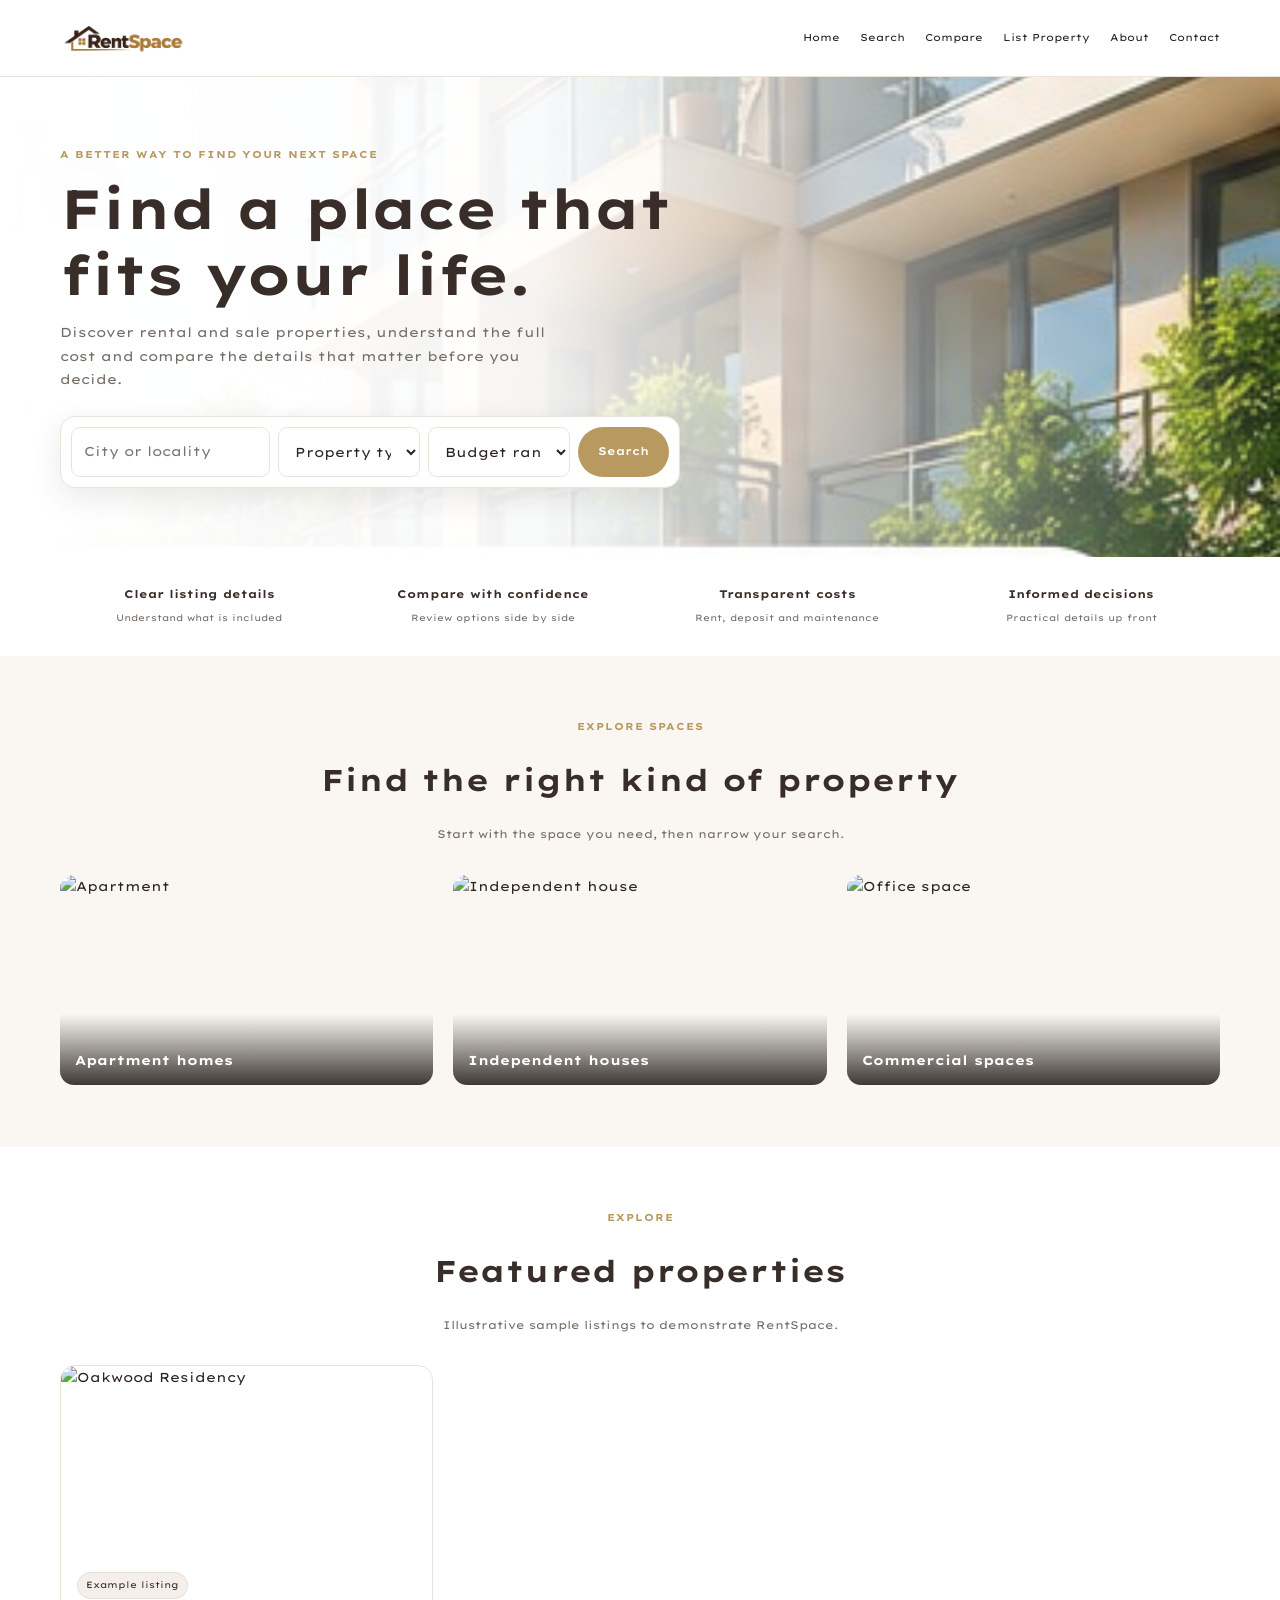
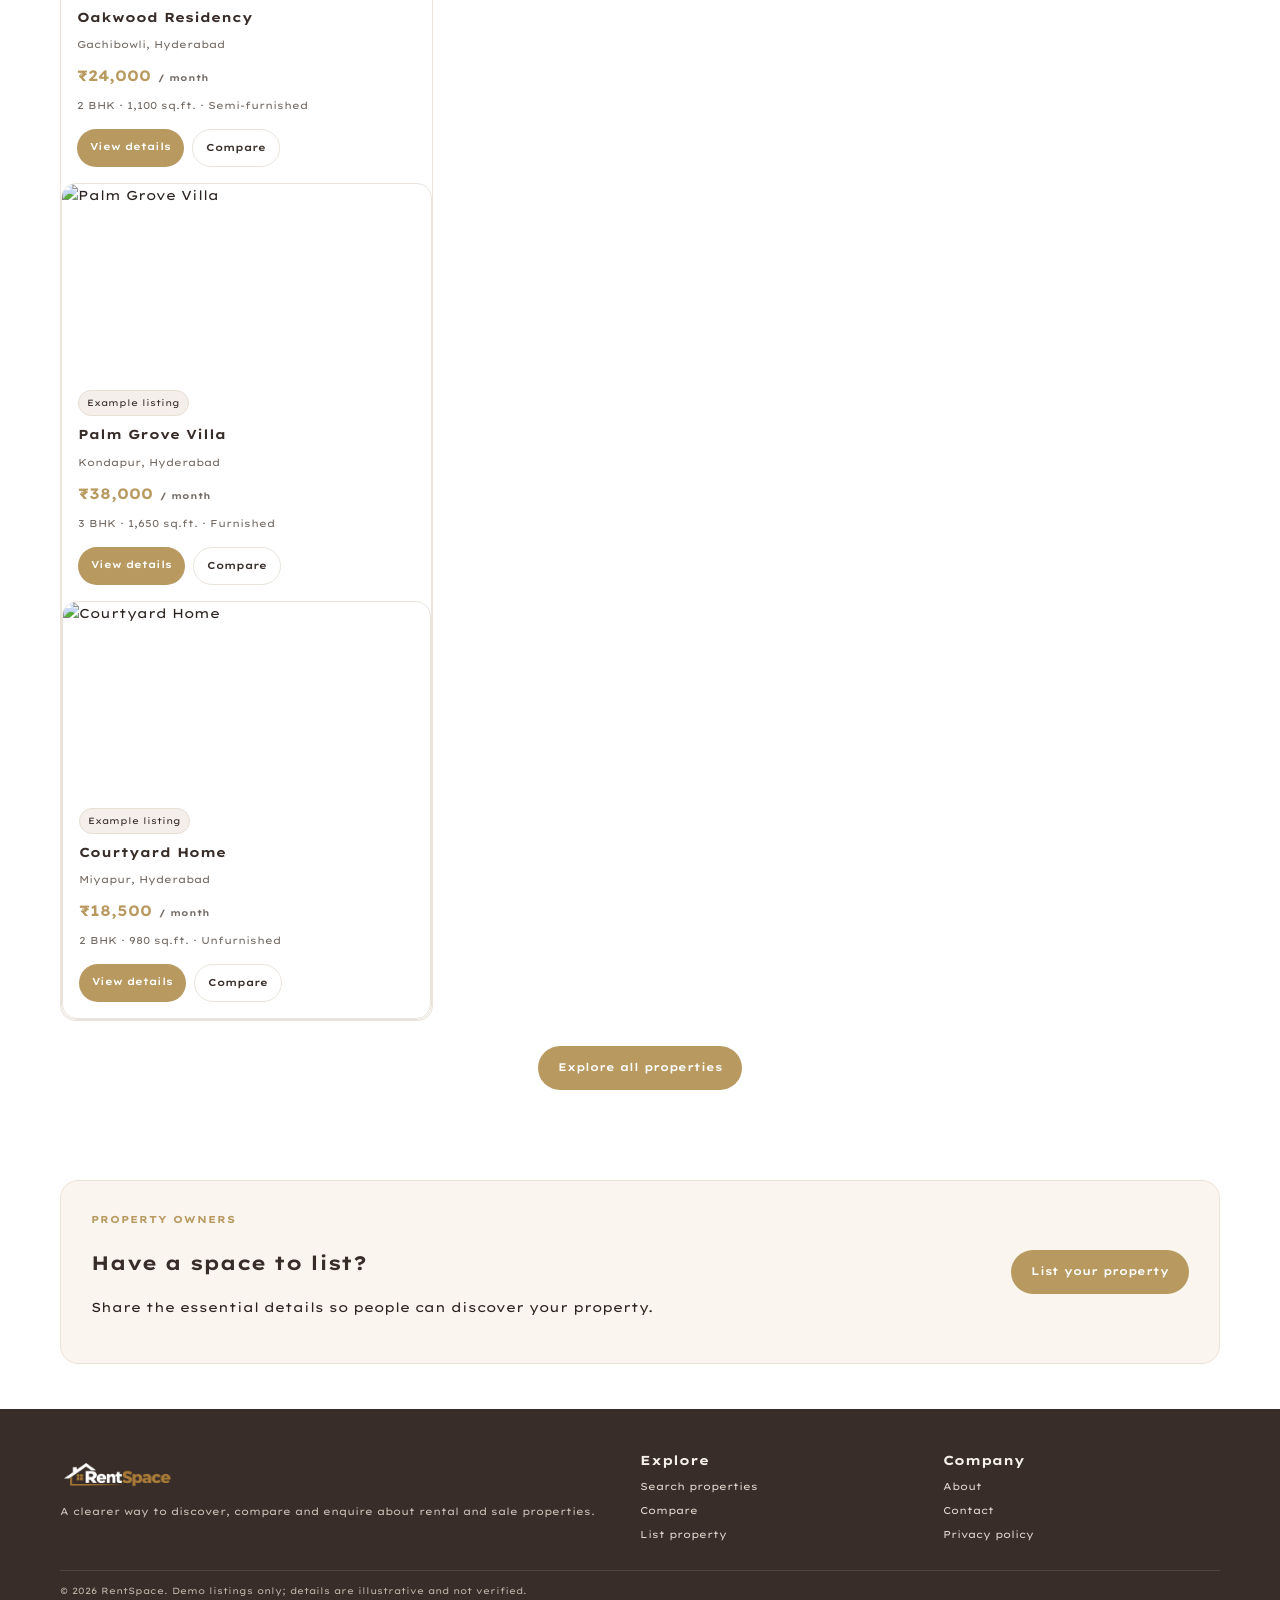
==== index.html @ 7304168e "basicPush" ====
<!doctype html><html lang="en"><head><meta charset="utf-8"><meta name="viewport" content="width=device-width,initial-scale=1"><title>Home | RentSpace</title><link rel="icon" type="image/png" href="favicon.png"><link rel="shortcut icon" href="favicon.ico"><link rel="stylesheet" href="css/styles.css"></head><body><header class="header"><div class="container nav"><a class="logo" href="index.html" aria-label="RentSpace Home"><img src="logo.png" alt="RentSpace" class="logo-img"></a><nav class="links"><a href="index.html">Home</a><a href="search.html">Search</a><a href="compare.html">Compare</a><a href="list-property.html">List Property</a><a href="about.html">About</a><a href="contact.html">Contact</a></nav></div></header><main><section class="hero"><div class="container"><div class="hero-in"><div class="eyebrow">A better way to find your next space</div><h1>Find a place that fits your life.</h1><p>Discover rental and sale properties, understand the full cost and compare the details that matter before you decide.</p><form class="searchbar" action="search.html"><input name="location" placeholder="City or locality"><select name="type"><option value="">Property type</option><option>Residential</option><option>Commercial</option></select><select name="budget"><option value="">Budget range</option><option value="20000">Under ₹20,000</option><option value="30000">Under ₹30,000</option><option value="50000">Under ₹50,000</option></select><button>Search</button></form></div></div></section><div class="container trust"><div><b>Clear listing details</b><span>Understand what is included</span></div><div><b>Compare with confidence</b><span>Review options side by side</span></div><div><b>Transparent costs</b><span>Rent, deposit and maintenance</span></div><div><b>Informed decisions</b><span>Practical details up front</span></div></div><section class="section soft"><div class="container"><div class="head"><div class="eyebrow">Explore spaces</div><h2>Find the right kind of property</h2><p>Start with the space you need, then narrow your search.</p></div><div class="grid"><a class="category" href="search.html"><img src="https://images.unsplash.com/photo-1600607687939-ce8a6c25118c?auto=format&fit=crop&w=900&q=80" alt="Apartment"><b>Apartment homes</b></a><a class="category" href="search.html"><img src="https://images.unsplash.com/photo-1600585154340-be6161a56a0c?auto=format&fit=crop&w=900&q=80" alt="Independent house"><b>Independent houses</b></a><a class="category" href="search.html"><img src="https://images.unsplash.com/photo-1497366754035-f200968a6e72?auto=format&fit=crop&w=900&q=80" alt="Office space"><b>Commercial spaces</b></a></div></div></section><section class="section"><div class="container"><div class="head"><div class="eyebrow">Explore</div><h2>Featured properties</h2><p>Illustrative sample listings to demonstrate RentSpace.</p></div><div class="grid"><article class="card property" data-location="gachibowli, hyderabad" data-type="residential" data-price="24000"><img src="https://images.unsplash.com/photo-1600607687939-ce8a6c25118c?auto=format&fit=crop&w=900&q=80" alt="Oakwood Residency" loading="lazy"><div class="body"><span class="tag">Example listing</span><h3>Oakwood Residency</h3><div class="meta">Gachibowli, Hyderabad</div><div class="price">₹24,000 <small style="font-size:9px;color:var(--muted)">/ month</small></div><div class="meta">2 BHK · 1,100 sq.ft. · Semi-furnished</div><div class="actions"><a class="btn" href="property.html">View details</a><button class="outline" onclick="addCompare('Oakwood Residency')">Compare</button></div></div><article class="card property" data-location="kondapur, hyderabad" data-type="residential" data-price="38000"><img src="https://images.unsplash.com/photo-1600585154340-be6161a56a0c?auto=format&fit=crop&w=900&q=80" alt="Palm Grove Villa" loading="lazy"><div class="body"><span class="tag">Example listing</span><h3>Palm Grove Villa</h3><div class="meta">Kondapur, Hyderabad</div><div class="price">₹38,000 <small style="font-size:9px;color:var(--muted)">/ month</small></div><div class="meta">3 BHK · 1,650 sq.ft. · Furnished</div><div class="actions"><a class="btn" href="property.html">View details</a><button class="outline" onclick="addCompare('Palm Grove Villa')">Compare</button></div></div><article class="card property" data-location="miyapur, hyderabad" data-type="residential" data-price="18500"><img src="https://images.unsplash.com/photo-1600210492486-724fe5c67fb0?auto=format&fit=crop&w=900&q=80" alt="Courtyard Home" loading="lazy"><div class="body"><span class="tag">Example listing</span><h3>Courtyard Home</h3><div class="meta">Miyapur, Hyderabad</div><div class="price">₹18,500 <small style="font-size:9px;color:var(--muted)">/ month</small></div><div class="meta">2 BHK · 980 sq.ft. · Unfurnished</div><div class="actions"><a class="btn" href="property.html">View details</a><button class="outline" onclick="addCompare('Courtyard Home')">Compare</button></div></div></div><p style="text-align:center;margin-top:25px"><a class="btn secondary" href="search.html">Explore all properties</a></p></div></section><div class="container cta"><div><div class="eyebrow">Property owners</div><h2 style="color:var(--g)">Have a space to list?</h2><p>Share the essential details so people can discover your property.</p></div><a class="btn" href="list-property.html">List your property</a></div></main><footer class="footer"><div class="container"><div class="footgrid"><div><a class="logo" href="index.html" aria-label="RentSpace Home"><img src="logo-light.png" alt="RentSpace" class="logo-img footer-logo-img"></a><p>A clearer way to discover, compare and enquire about rental and sale properties.</p></div><div><b>Explore</b><a href="search.html">Search properties</a><a href="compare.html">Compare</a><a href="list-property.html">List property</a></div><div><b>Company</b><a href="about.html">About</a><a href="contact.html">Contact</a><a href="#">Privacy policy</a></div></div><div class="copy">© 2026 RentSpace. Demo listings only; details are illustrative and not verified.</div></div></footer><script src="js/main.js"></script></body></html>
---- css/styles.css ----
@import url('https://fonts.googleapis.com/css2?family=Lexend+Giga:wght@300;400;500;600;700&display=swap');

:root {
  --g: #382D28;
  --o: #B89A61;
  --ink: #2b231f;
  --muted: #756c65;
  --cream: #faf7f2;
  --line: #eae4dc;
}

* {
  box-sizing: border-box;
}

body {
  margin: 0;
  color: var(--ink);
  font: 13px/1.8 'Lexend Giga', sans-serif;
  background-color: #fff;
}

a {
  color: inherit;
  text-decoration: none;
}

img {
  display: block;
  max-width: 100%;
}

button, .btn {
  border: 0;
  border-radius: 30px;
  padding: 12px 20px;
  background: var(--o);
  color: white;
  cursor: pointer;
  display: inline-block;
  font: inherit;
  font-size: 11px;
  font-weight: 600;
  transition: background-color 0.2s ease, transform 0.15s ease;
}

button:hover, .btn:hover {
  background: #9e814a;
}

input, select, textarea {
  font: inherit;
  padding: 12px;
  border: 1px solid var(--line);
  border-radius: 9px;
  width: 100%;
  background: white;
  color: var(--ink);
}

input:focus, select:focus, textarea:focus {
  outline: none;
  border-color: var(--o);
  box-shadow: 0 0 0 3px rgba(184, 154, 97, 0.18);
}

.container {
  width: min(1160px, 92%);
  margin: auto;
}

.header {
  position: sticky;
  top: 0;
  background: white;
  border-bottom: 1px solid var(--line);
  z-index: 10;
}

.nav {
  min-height: 76px;
  display: flex;
  align-items: center;
  justify-content: space-between;
  gap: 20px;
}

.logo {
  display: inline-flex;
  align-items: center;
  font-size: 22px;
  font-weight: 700;
  color: var(--g);
  text-decoration: none;
}

.logo b {
  color: var(--o);
}

.logo-img {
  height: 42px;
  width: auto;
  max-width: 180px;
  object-fit: contain;
  display: block;
}

.footer .logo-img,
.footer-logo-img {
  height: 38px;
  max-width: 165px;
  margin-bottom: 10px;
}

.footer .logo img[src="logo.png"] {
  filter: brightness(0) invert(1);
}

.links {
  display: flex;
  gap: 20px;
  font-size: 10px;
}

.links a {
  transition: color 0.2s ease;
}

.links a:hover {
  color: var(--o);
}

.hero {
  min-height: 480px;
  background: linear-gradient(90deg, #fff 0%, #fffffff0 42%, #ffffff12), url('../images/hero.jpg') center/cover;
  display: flex;
  align-items: center;
}

.hero-in {
  max-width: 620px;
  padding: 55px 0;
}

.eyebrow {
  color: var(--o);
  font-size: 10px;
  font-weight: 700;
  letter-spacing: 1px;
  text-transform: uppercase;
}

.hero h1 {
  font-size: clamp(32px, 5vw, 55px);
  line-height: 1.2;
  color: var(--g);
  letter-spacing: -2px;
  margin: 12px 0;
}

.hero p {
  max-width: 500px;
  color: var(--muted);
}

.searchbar {
  display: grid;
  grid-template-columns: 1.4fr 1fr 1fr auto;
  gap: 8px;
  background: white;
  padding: 10px;
  border-radius: 15px;
  box-shadow: 0 10px 30px rgba(56, 45, 40, 0.10);
  margin-top: 25px;
  border: 1px solid var(--line);
}

.section {
  padding: 62px 0;
}

.soft {
  background: var(--cream);
}

.head {
  text-align: center;
  max-width: 650px;
  margin: 0 auto 30px;
}

.head h2, .pagehead h1 {
  color: var(--g);
  font-size: 30px;
  line-height: 1.3;
}

.head p, .pagehead p {
  color: var(--muted);
  font-size: 11px;
}

.grid {
  display: grid;
  grid-template-columns: repeat(3, 1fr);
  gap: 20px;
}

.card {
  border: 1px solid var(--line);
  border-radius: 15px;
  overflow: hidden;
  background: white;
  transition: transform 0.2s ease, box-shadow 0.2s ease;
}

.card:hover {
  transform: translateY(-2px);
  box-shadow: 0 12px 30px rgba(56, 45, 40, 0.08);
}

.card img {
  width: 100%;
  height: 190px;
  object-fit: cover;
}

.body {
  padding: 16px;
}

.body h3 {
  color: var(--g);
  font-size: 13px;
  margin: 7px 0;
}

.meta {
  color: var(--muted);
  font-size: 10px;
}

.price {
  color: var(--o);
  font-size: 15px;
  font-weight: 700;
  margin: 8px 0;
}

.actions {
  display: flex;
  gap: 8px;
  margin-top: 14px;
}

.actions button, .actions .btn {
  font-size: 10px;
  padding: 9px 13px;
}

.outline {
  background: white;
  color: var(--g);
  border: 1px solid var(--line);
}

.outline:hover {
  background: var(--g);
  color: white;
  border-color: var(--g);
}

.tag {
  font-size: 9px;
  background: #f4efea;
  color: var(--g);
  padding: 4px 8px;
  border-radius: 20px;
  border: 1px solid #e7ded4;
  display: inline-block;
}

.trust {
  display: grid;
  grid-template-columns: repeat(4, 1fr);
  gap: 16px;
  text-align: center;
  padding: 28px 0;
}

.trust b {
  display: block;
  color: var(--g);
  font-size: 11px;
}

.trust span {
  color: var(--muted);
  font-size: 9px;
}

.category {
  height: 210px;
  position: relative;
  border-radius: 14px;
  overflow: hidden;
}

.category img {
  width: 100%;
  height: 100%;
  object-fit: cover;
  transition: transform 0.3s ease;
}

.category:hover img {
  transform: scale(1.04);
}

.category b {
  position: absolute;
  bottom: 0;
  left: 0;
  right: 0;
  padding: 35px 15px 12px;
  color: white;
  background: linear-gradient(transparent, rgba(30, 23, 20, 0.85));
}

.cta {
  margin: 15px auto 45px;
  background: #faf5ee;
  border: 1px solid #ece3d5;
  border-radius: 18px;
  padding: 30px;
  display: flex;
  align-items: center;
  justify-content: space-between;
}

.pagehead {
  text-align: center;
  background: var(--cream);
  padding: 48px 0 28px;
  border-bottom: 1px solid var(--line);
}

.layout {
  display: grid;
  grid-template-columns: 235px 1fr;
  gap: 22px;
  padding: 35px 0 65px;
}

.filters, .panel, .formbox {
  border: 1px solid var(--line);
  border-radius: 15px;
  padding: 18px;
  height: max-content;
  background: white;
}

.filters h3, .panel h2 {
  color: var(--g);
}

.filtergroup {
  border-top: 1px solid var(--line);
  padding: 12px 0;
  font-size: 10px;
}

.filtergroup label {
  display: block;
  margin: 7px 0;
  color: var(--muted);
}

.results {
  display: grid;
  grid-template-columns: repeat(2, 1fr);
  gap: 16px;
}

.resulthead {
  display: flex;
  justify-content: space-between;
  margin-bottom: 15px;
}

.detail {
  display: grid;
  grid-template-columns: 1.4fr 1fr;
  gap: 25px;
  padding: 35px 0;
}

.detailphoto {
  width: 100%;
  height: 380px;
  object-fit: cover;
  border-radius: 15px;
}

.thumbs {
  display: grid;
  grid-template-columns: repeat(3, 1fr);
  gap: 9px;
  margin-top: 9px;
}

.thumbs img {
  height: 95px;
  width: 100%;
  object-fit: cover;
  border-radius: 9px;
}

.panel h1 {
  color: var(--g);
  font-size: 22px;
}

.cost {
  display: flex;
  justify-content: space-between;
  border-top: 1px solid var(--line);
  padding: 9px 0;
  font-size: 10px;
}

.formbox {
  max-width: 760px;
  margin: 35px auto 65px;
  padding: 25px;
}

.formgrid {
  display: grid;
  grid-template-columns: 1fr 1fr;
  gap: 14px;
}

.formgrid .full {
  grid-column: 1 / -1;
}

.field label {
  display: block;
  font-size: 10px;
  font-weight: 600;
  margin: 0 0 6px;
  color: var(--ink);
}

.notice {
  display: none;
  background: #f4efe9;
  color: var(--g);
  border: 1px solid #dfd5c8;
  padding: 12px;
  border-radius: 9px;
  margin: 12px 0;
  font-size: 10px;
}

.comparetable {
  border-collapse: collapse;
  width: 100%;
  min-width: 600px;
}

.comparetable th, .comparetable td {
  text-align: left;
  padding: 13px;
  border-bottom: 1px solid var(--line);
  font-size: 10px;
}

.comparetable th {
  background: #f4efe9;
  color: var(--g);
}

.about {
  display: grid;
  grid-template-columns: 1fr 1fr;
  gap: 30px;
  align-items: center;
  padding: 55px 0;
}

.about img {
  height: 330px;
  width: 100%;
  object-fit: cover;
  border-radius: 15px;
}

.footer {
  background: #382D28;
  color: #f5f0ea;
  padding: 40px 0 18px;
  margin-top: 25px;
}

.footgrid {
  display: grid;
  grid-template-columns: 2fr 1fr 1fr;
  gap: 25px;
}

.footer a {
  display: block;
  font-size: 10px;
  margin: 6px 0;
  color: #ddd4cb;
  transition: color 0.2s ease;
}

.footer a:hover {
  color: var(--o);
}

.footer p {
  font-size: 10px;
  color: #c8bfb5;
}

.copy {
  border-top: 1px solid #52433c;
  margin-top: 20px;
  padding-top: 12px;
  font-size: 9px;
  color: #bdb2a7;
}

@media (max-width: 800px) {
  .links {
    gap: 10px;
  }
  .links a {
    font-size: 9px;
  }
  .grid {
    grid-template-columns: repeat(2, 1fr);
  }
  .searchbar {
    grid-template-columns: 1fr 1fr;
  }
  .searchbar button {
    grid-column: 1 / -1;
  }
  .layout {
    grid-template-columns: 190px 1fr;
  }
}

@media (max-width: 600px) {
  .nav {
    align-items: flex-start;
    padding: 15px 0;
    flex-direction: column;
  }
  .links {
    flex-wrap: wrap;
  }
  .hero {
    min-height: 470px;
    background-position: 60%;
  }
  .searchbar, .grid, .results, .detail, .about {
    grid-template-columns: 1fr;
  }
  .searchbar button {
    grid-column: auto;
  }
  .trust {
    grid-template-columns: 1fr 1fr;
  }
  .layout {
    grid-template-columns: 1fr;
  }
  .cta {
    align-items: flex-start;
    gap: 15px;
    flex-direction: column;
  }
  .formgrid {
    grid-template-columns: 1fr;
  }
  .formgrid .full {
    grid-column: auto;
  }
  .footgrid {
    grid-template-columns: 1fr 1fr;
  }
  .detailphoto {
    height: 260px;
  }
  .thumbs img {
    height: 75px;
  }
  .resulthead {
    gap: 10px;
    flex-direction: column;
  }
  .comparewrap {
    overflow-x: auto;
  }
}
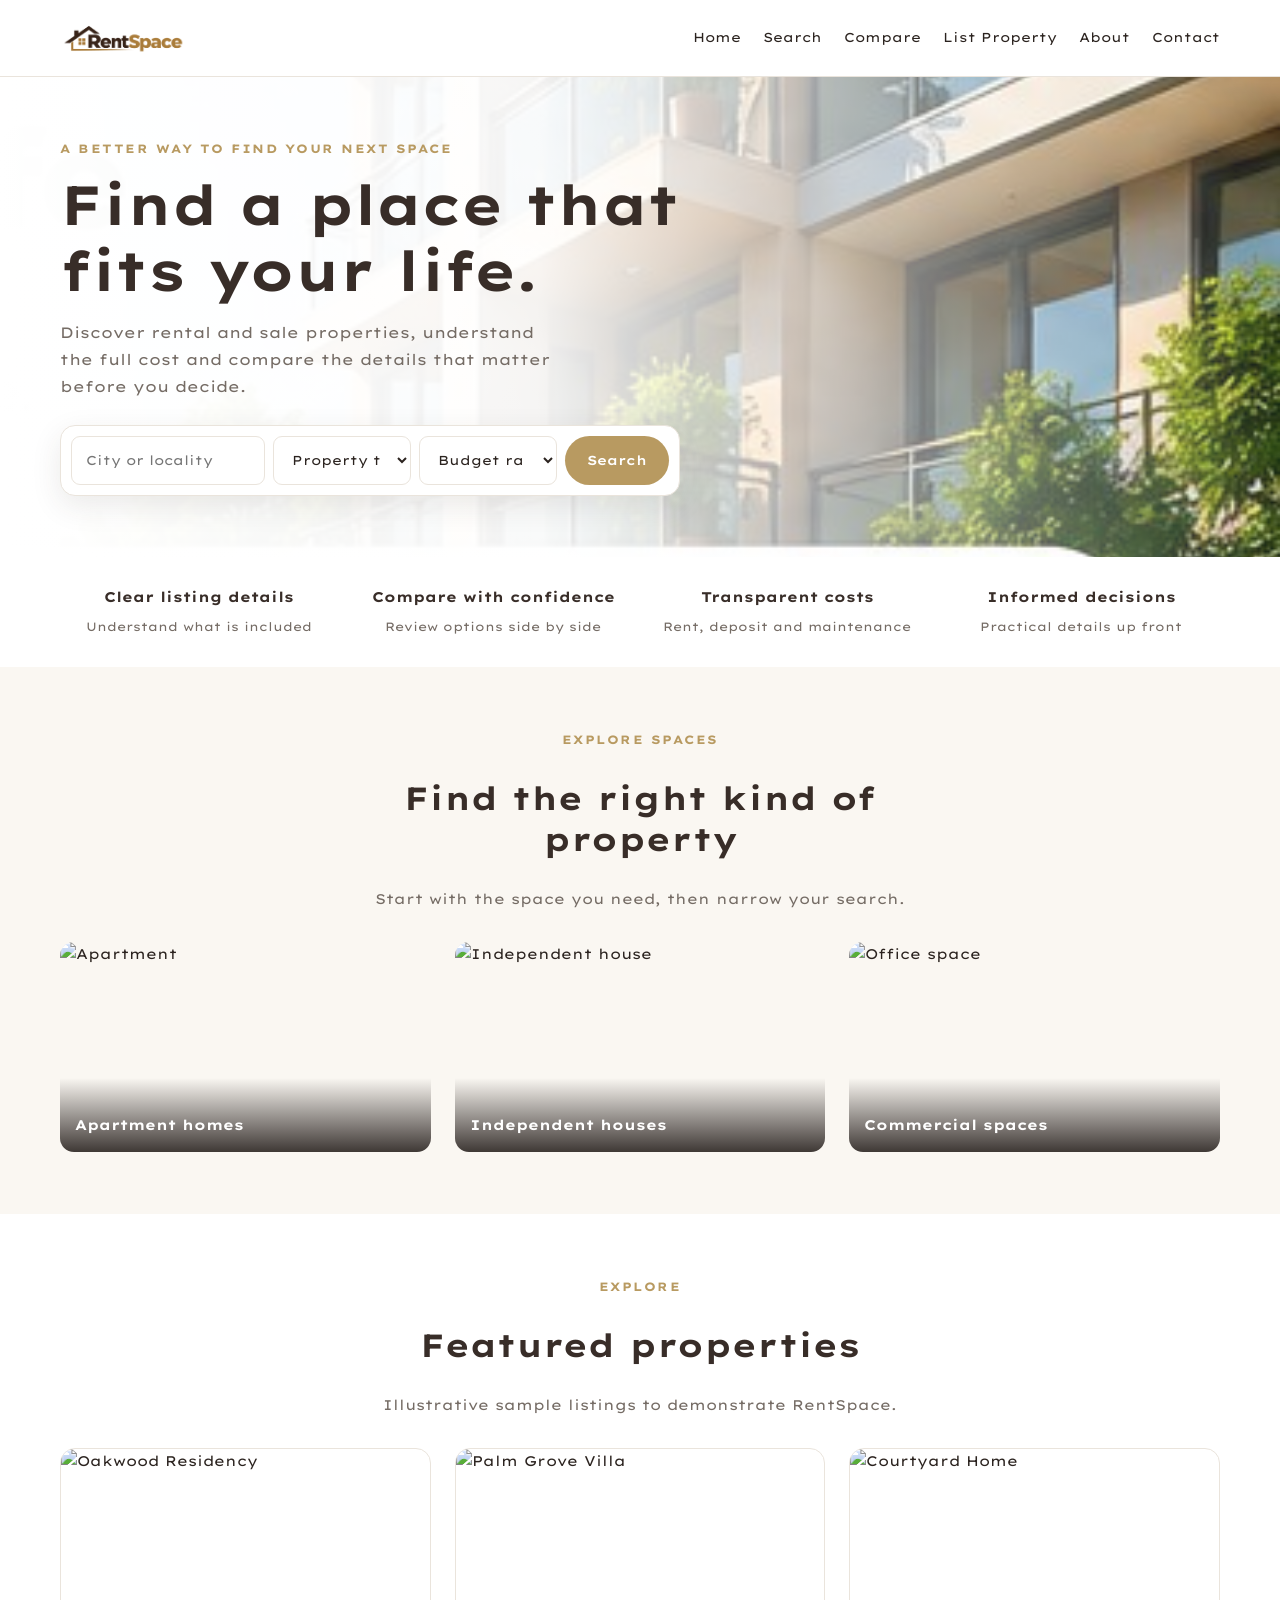
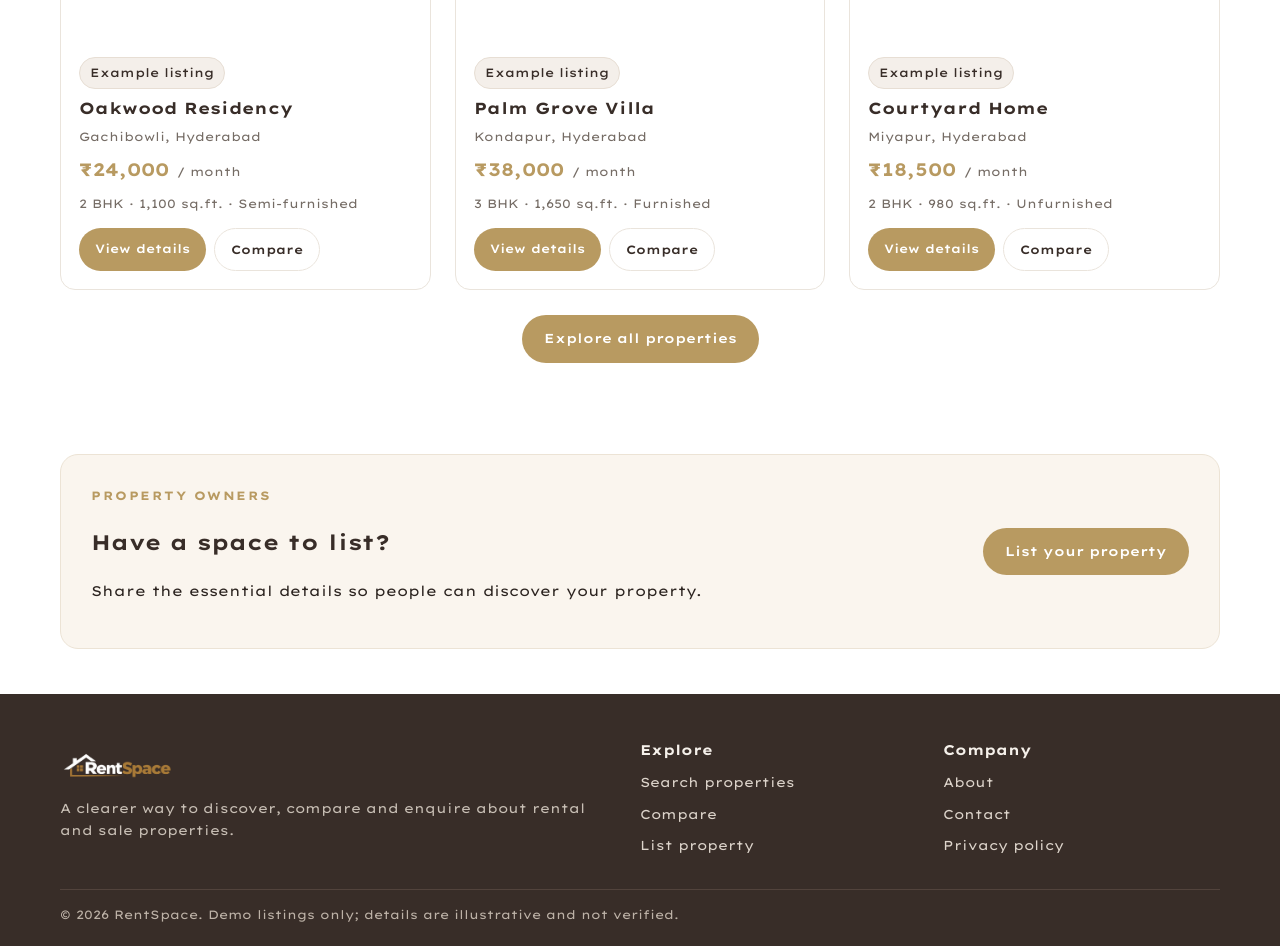
==== commit 91dd5605: "font" ====
--- a/index.html
+++ b/index.html
@@ -1 +1 @@
-<!doctype html><html lang="en"><head><meta charset="utf-8"><meta name="viewport" content="width=device-width,initial-scale=1"><title>Home | RentSpace</title><link rel="icon" type="image/png" href="favicon.png"><link rel="shortcut icon" href="favicon.ico"><link rel="stylesheet" href="css/styles.css"></head><body><header class="header"><div class="container nav"><a class="logo" href="index.html" aria-label="RentSpace Home"><img src="logo.png" alt="RentSpace" class="logo-img"></a><nav class="links"><a href="index.html">Home</a><a href="search.html">Search</a><a href="compare.html">Compare</a><a href="list-property.html">List Property</a><a href="about.html">About</a><a href="contact.html">Contact</a></nav></div></header><main><section class="hero"><div class="container"><div class="hero-in"><div class="eyebrow">A better way to find your next space</div><h1>Find a place that fits your life.</h1><p>Discover rental and sale properties, understand the full cost and compare the details that matter before you decide.</p><form class="searchbar" action="search.html"><input name="location" placeholder="City or locality"><select name="type"><option value="">Property type</option><option>Residential</option><option>Commercial</option></select><select name="budget"><option value="">Budget range</option><option value="20000">Under ₹20,000</option><option value="30000">Under ₹30,000</option><option value="50000">Under ₹50,000</option></select><button>Search</button></form></div></div></section><div class="container trust"><div><b>Clear listing details</b><span>Understand what is included</span></div><div><b>Compare with confidence</b><span>Review options side by side</span></div><div><b>Transparent costs</b><span>Rent, deposit and maintenance</span></div><div><b>Informed decisions</b><span>Practical details up front</span></div></div><section class="section soft"><div class="container"><div class="head"><div class="eyebrow">Explore spaces</div><h2>Find the right kind of property</h2><p>Start with the space you need, then narrow your search.</p></div><div class="grid"><a class="category" href="search.html"><img src="https://images.unsplash.com/photo-1600607687939-ce8a6c25118c?auto=format&fit=crop&w=900&q=80" alt="Apartment"><b>Apartment homes</b></a><a class="category" href="search.html"><img src="https://images.unsplash.com/photo-1600585154340-be6161a56a0c?auto=format&fit=crop&w=900&q=80" alt="Independent house"><b>Independent houses</b></a><a class="category" href="search.html"><img src="https://images.unsplash.com/photo-1497366754035-f200968a6e72?auto=format&fit=crop&w=900&q=80" alt="Office space"><b>Commercial spaces</b></a></div></div></section><section class="section"><div class="container"><div class="head"><div class="eyebrow">Explore</div><h2>Featured properties</h2><p>Illustrative sample listings to demonstrate RentSpace.</p></div><div class="grid"><article class="card property" data-location="gachibowli, hyderabad" data-type="residential" data-price="24000"><img src="https://images.unsplash.com/photo-1600607687939-ce8a6c25118c?auto=format&fit=crop&w=900&q=80" alt="Oakwood Residency" loading="lazy"><div class="body"><span class="tag">Example listing</span><h3>Oakwood Residency</h3><div class="meta">Gachibowli, Hyderabad</div><div class="price">₹24,000 <small style="font-size:9px;color:var(--muted)">/ month</small></div><div class="meta">2 BHK · 1,100 sq.ft. · Semi-furnished</div><div class="actions"><a class="btn" href="property.html">View details</a><button class="outline" onclick="addCompare('Oakwood Residency')">Compare</button></div></div><article class="card property" data-location="kondapur, hyderabad" data-type="residential" data-price="38000"><img src="https://images.unsplash.com/photo-1600585154340-be6161a56a0c?auto=format&fit=crop&w=900&q=80" alt="Palm Grove Villa" loading="lazy"><div class="body"><span class="tag">Example listing</span><h3>Palm Grove Villa</h3><div class="meta">Kondapur, Hyderabad</div><div class="price">₹38,000 <small style="font-size:9px;color:var(--muted)">/ month</small></div><div class="meta">3 BHK · 1,650 sq.ft. · Furnished</div><div class="actions"><a class="btn" href="property.html">View details</a><button class="outline" onclick="addCompare('Palm Grove Villa')">Compare</button></div></div><article class="card property" data-location="miyapur, hyderabad" data-type="residential" data-price="18500"><img src="https://images.unsplash.com/photo-1600210492486-724fe5c67fb0?auto=format&fit=crop&w=900&q=80" alt="Courtyard Home" loading="lazy"><div class="body"><span class="tag">Example listing</span><h3>Courtyard Home</h3><div class="meta">Miyapur, Hyderabad</div><div class="price">₹18,500 <small style="font-size:9px;color:var(--muted)">/ month</small></div><div class="meta">2 BHK · 980 sq.ft. · Unfurnished</div><div class="actions"><a class="btn" href="property.html">View details</a><button class="outline" onclick="addCompare('Courtyard Home')">Compare</button></div></div></div><p style="text-align:center;margin-top:25px"><a class="btn secondary" href="search.html">Explore all properties</a></p></div></section><div class="container cta"><div><div class="eyebrow">Property owners</div><h2 style="color:var(--g)">Have a space to list?</h2><p>Share the essential details so people can discover your property.</p></div><a class="btn" href="list-property.html">List your property</a></div></main><footer class="footer"><div class="container"><div class="footgrid"><div><a class="logo" href="index.html" aria-label="RentSpace Home"><img src="logo-light.png" alt="RentSpace" class="logo-img footer-logo-img"></a><p>A clearer way to discover, compare and enquire about rental and sale properties.</p></div><div><b>Explore</b><a href="search.html">Search properties</a><a href="compare.html">Compare</a><a href="list-property.html">List property</a></div><div><b>Company</b><a href="about.html">About</a><a href="contact.html">Contact</a><a href="#">Privacy policy</a></div></div><div class="copy">© 2026 RentSpace. Demo listings only; details are illustrative and not verified.</div></div></footer><script src="js/main.js"></script></body></html>+<!doctype html><html lang="en"><head><meta charset="utf-8"><meta name="viewport" content="width=device-width,initial-scale=1"><title>Home | RentSpace</title><link rel="icon" type="image/png" href="favicon.png"><link rel="shortcut icon" href="favicon.ico"><link rel="stylesheet" href="css/styles.css"></head><body><header class="header"><div class="container nav"><a class="logo" href="index.html" aria-label="RentSpace Home"><img src="logo.png" alt="RentSpace" class="logo-img"></a><nav class="links"><a href="index.html">Home</a><a href="search.html">Search</a><a href="compare.html">Compare</a><a href="list-property.html">List Property</a><a href="about.html">About</a><a href="contact.html">Contact</a></nav></div></header><main><section class="hero"><div class="container"><div class="hero-in"><div class="eyebrow">A better way to find your next space</div><h1>Find a place that fits your life.</h1><p>Discover rental and sale properties, understand the full cost and compare the details that matter before you decide.</p><form class="searchbar" action="search.html"><input name="location" placeholder="City or locality"><select name="type"><option value="">Property type</option><option>Residential</option><option>Commercial</option></select><select name="budget"><option value="">Budget range</option><option value="20000">Under ₹20,000</option><option value="30000">Under ₹30,000</option><option value="50000">Under ₹50,000</option></select><button>Search</button></form></div></div></section><div class="container trust"><div><b>Clear listing details</b><span>Understand what is included</span></div><div><b>Compare with confidence</b><span>Review options side by side</span></div><div><b>Transparent costs</b><span>Rent, deposit and maintenance</span></div><div><b>Informed decisions</b><span>Practical details up front</span></div></div><section class="section soft"><div class="container"><div class="head"><div class="eyebrow">Explore spaces</div><h2>Find the right kind of property</h2><p>Start with the space you need, then narrow your search.</p></div><div class="grid"><a class="category" href="search.html"><img src="https://images.unsplash.com/photo-1600607687939-ce8a6c25118c?auto=format&fit=crop&w=900&q=80" alt="Apartment"><b>Apartment homes</b></a><a class="category" href="search.html"><img src="https://images.unsplash.com/photo-1600585154340-be6161a56a0c?auto=format&fit=crop&w=900&q=80" alt="Independent house"><b>Independent houses</b></a><a class="category" href="search.html"><img src="https://images.unsplash.com/photo-1497366754035-f200968a6e72?auto=format&fit=crop&w=900&q=80" alt="Office space"><b>Commercial spaces</b></a></div></div></section><section class="section"><div class="container"><div class="head"><div class="eyebrow">Explore</div><h2>Featured properties</h2><p>Illustrative sample listings to demonstrate RentSpace.</p></div><div class="grid"><article class="card property" data-location="gachibowli, hyderabad" data-type="residential" data-price="24000"><img src="https://images.unsplash.com/photo-1600607687939-ce8a6c25118c?auto=format&fit=crop&w=900&q=80" alt="Oakwood Residency" loading="lazy"><div class="body"><span class="tag">Example listing</span><h3>Oakwood Residency</h3><div class="meta">Gachibowli, Hyderabad</div><div class="price">₹24,000 <small>/ month</small></div><div class="meta">2 BHK · 1,100 sq.ft. · Semi-furnished</div><div class="actions"><a class="btn" href="property.html">View details</a><button class="outline" onclick="addCompare('Oakwood Residency')">Compare</button></div></div></article><article class="card property" data-location="kondapur, hyderabad" data-type="residential" data-price="38000"><img src="https://images.unsplash.com/photo-1600585154340-be6161a56a0c?auto=format&fit=crop&w=900&q=80" alt="Palm Grove Villa" loading="lazy"><div class="body"><span class="tag">Example listing</span><h3>Palm Grove Villa</h3><div class="meta">Kondapur, Hyderabad</div><div class="price">₹38,000 <small>/ month</small></div><div class="meta">3 BHK · 1,650 sq.ft. · Furnished</div><div class="actions"><a class="btn" href="property.html">View details</a><button class="outline" onclick="addCompare('Palm Grove Villa')">Compare</button></div></div></article><article class="card property" data-location="miyapur, hyderabad" data-type="residential" data-price="18500"><img src="https://images.unsplash.com/photo-1600210492486-724fe5c67fb0?auto=format&fit=crop&w=900&q=80" alt="Courtyard Home" loading="lazy"><div class="body"><span class="tag">Example listing</span><h3>Courtyard Home</h3><div class="meta">Miyapur, Hyderabad</div><div class="price">₹18,500 <small>/ month</small></div><div class="meta">2 BHK · 980 sq.ft. · Unfurnished</div><div class="actions"><a class="btn" href="property.html">View details</a><button class="outline" onclick="addCompare('Courtyard Home')">Compare</button></div></div></article></div><p style="text-align:center;margin-top:25px"><a class="btn secondary" href="search.html">Explore all properties</a></p></div></section><div class="container cta"><div><div class="eyebrow">Property owners</div><h2 style="color:var(--g)">Have a space to list?</h2><p>Share the essential details so people can discover your property.</p></div><a class="btn" href="list-property.html">List your property</a></div></main><footer class="footer"><div class="container"><div class="footgrid"><div><a class="logo" href="index.html" aria-label="RentSpace Home"><img src="logo-light.png" alt="RentSpace" class="logo-img footer-logo-img"></a><p>A clearer way to discover, compare and enquire about rental and sale properties.</p></div><div><b>Explore</b><a href="search.html">Search properties</a><a href="compare.html">Compare</a><a href="list-property.html">List property</a></div><div><b>Company</b><a href="about.html">About</a><a href="contact.html">Contact</a><a href="#">Privacy policy</a></div></div><div class="copy">© 2026 RentSpace. Demo listings only; details are illustrative and not verified.</div></div></footer><script src="js/main.js"></script></body></html>
--- a/css/styles.css
+++ b/css/styles.css
@@ -16,7 +16,7 @@
 body {
   margin: 0;
   color: var(--ink);
-  font: 13px/1.8 'Lexend Giga', sans-serif;
+  font: 14px/1.8 'Lexend Giga', sans-serif;
   background-color: #fff;
 }
 
@@ -33,13 +33,13 @@
 button, .btn {
   border: 0;
   border-radius: 30px;
-  padding: 12px 20px;
+  padding: 12px 22px;
   background: var(--o);
   color: white;
   cursor: pointer;
   display: inline-block;
   font: inherit;
-  font-size: 11px;
+  font-size: 13px;
   font-weight: 600;
   transition: background-color 0.2s ease, transform 0.15s ease;
 }
@@ -50,7 +50,8 @@
 
 input, select, textarea {
   font: inherit;
-  padding: 12px;
+  font-size: 13px;
+  padding: 12px 14px;
   border: 1px solid var(--line);
   border-radius: 9px;
   width: 100%;
@@ -119,8 +120,8 @@
 
 .links {
   display: flex;
-  gap: 20px;
-  font-size: 10px;
+  gap: 22px;
+  font-size: 13px;
 }
 
 .links a {
@@ -145,9 +146,9 @@
 
 .eyebrow {
   color: var(--o);
-  font-size: 10px;
+  font-size: 12px;
   font-weight: 700;
-  letter-spacing: 1px;
+  letter-spacing: 1.5px;
   text-transform: uppercase;
 }
 
@@ -155,13 +156,15 @@
   font-size: clamp(32px, 5vw, 55px);
   line-height: 1.2;
   color: var(--g);
-  letter-spacing: -2px;
+  letter-spacing: -1.5px;
   margin: 12px 0;
 }
 
 .hero p {
   max-width: 500px;
   color: var(--muted);
+  font-size: 15px;
+  line-height: 1.8;
 }
 
 .searchbar {
@@ -192,19 +195,20 @@
 
 .head h2, .pagehead h1 {
   color: var(--g);
-  font-size: 30px;
+  font-size: 32px;
   line-height: 1.3;
 }
 
 .head p, .pagehead p {
   color: var(--muted);
-  font-size: 11px;
+  font-size: 14px;
 }
 
 .grid {
   display: grid;
   grid-template-columns: repeat(3, 1fr);
-  gap: 20px;
+  gap: 24px;
+  align-items: stretch;
 }
 
 .card {
@@ -212,6 +216,9 @@
   border-radius: 15px;
   overflow: hidden;
   background: white;
+  display: flex;
+  flex-direction: column;
+  height: 100%;
   transition: transform 0.2s ease, box-shadow 0.2s ease;
 }
 
@@ -227,36 +234,48 @@
 }
 
 .body {
-  padding: 16px;
+  padding: 18px;
+  display: flex;
+  flex-direction: column;
+  flex: 1;
 }
 
 .body h3 {
   color: var(--g);
-  font-size: 13px;
-  margin: 7px 0;
+  font-size: 16px;
+  margin: 8px 0;
+  line-height: 1.4;
 }
 
 .meta {
   color: var(--muted);
-  font-size: 10px;
+  font-size: 12px;
+  line-height: 1.6;
 }
 
 .price {
   color: var(--o);
-  font-size: 15px;
+  font-size: 18px;
   font-weight: 700;
   margin: 8px 0;
 }
 
+.price small {
+  font-size: 12px;
+  font-weight: 400;
+  color: var(--muted);
+}
+
 .actions {
   display: flex;
   gap: 8px;
-  margin-top: 14px;
+  margin-top: auto;
+  padding-top: 14px;
 }
 
 .actions button, .actions .btn {
-  font-size: 10px;
-  padding: 9px 13px;
+  font-size: 12px;
+  padding: 10px 16px;
 }
 
 .outline {
@@ -272,13 +291,15 @@
 }
 
 .tag {
-  font-size: 9px;
+  font-size: 12px;
+  font-weight: 500;
   background: #f4efea;
   color: var(--g);
-  padding: 4px 8px;
+  padding: 4px 10px;
   border-radius: 20px;
   border: 1px solid #e7ded4;
   display: inline-block;
+  width: fit-content;
 }
 
 .trust {
@@ -292,12 +313,13 @@
 .trust b {
   display: block;
   color: var(--g);
-  font-size: 11px;
+  font-size: 14px;
+  margin-bottom: 4px;
 }
 
 .trust span {
   color: var(--muted);
-  font-size: 9px;
+  font-size: 12px;
 }
 
 .category {
@@ -323,8 +345,9 @@
   bottom: 0;
   left: 0;
   right: 0;
-  padding: 35px 15px 12px;
+  padding: 35px 15px 14px;
   color: white;
+  font-size: 14px;
   background: linear-gradient(transparent, rgba(30, 23, 20, 0.85));
 }
 
@@ -348,51 +371,56 @@
 
 .layout {
   display: grid;
-  grid-template-columns: 235px 1fr;
-  gap: 22px;
+  grid-template-columns: 245px 1fr;
+  gap: 24px;
   padding: 35px 0 65px;
 }
 
 .filters, .panel, .formbox {
   border: 1px solid var(--line);
   border-radius: 15px;
-  padding: 18px;
+  padding: 20px;
   height: max-content;
   background: white;
 }
 
 .filters h3, .panel h2 {
   color: var(--g);
+  font-size: 18px;
 }
 
 .filtergroup {
   border-top: 1px solid var(--line);
-  padding: 12px 0;
-  font-size: 10px;
+  padding: 14px 0;
+  font-size: 13px;
 }
 
 .filtergroup label {
   display: block;
-  margin: 7px 0;
+  margin: 8px 0;
   color: var(--muted);
+  font-size: 12px;
 }
 
 .results {
   display: grid;
   grid-template-columns: repeat(2, 1fr);
-  gap: 16px;
+  gap: 20px;
+  align-items: stretch;
 }
 
 .resulthead {
   display: flex;
   justify-content: space-between;
-  margin-bottom: 15px;
+  align-items: center;
+  margin-bottom: 16px;
+  font-size: 13px;
 }
 
 .detail {
   display: grid;
   grid-template-columns: 1.4fr 1fr;
-  gap: 25px;
+  gap: 28px;
   padding: 35px 0;
 }
 
@@ -419,27 +447,27 @@
 
 .panel h1 {
   color: var(--g);
-  font-size: 22px;
+  font-size: 24px;
 }
 
 .cost {
   display: flex;
   justify-content: space-between;
   border-top: 1px solid var(--line);
-  padding: 9px 0;
-  font-size: 10px;
+  padding: 10px 0;
+  font-size: 13px;
 }
 
 .formbox {
   max-width: 760px;
   margin: 35px auto 65px;
-  padding: 25px;
+  padding: 28px;
 }
 
 .formgrid {
   display: grid;
   grid-template-columns: 1fr 1fr;
-  gap: 14px;
+  gap: 16px;
 }
 
 .formgrid .full {
@@ -448,7 +476,7 @@
 
 .field label {
   display: block;
-  font-size: 10px;
+  font-size: 12px;
   font-weight: 600;
   margin: 0 0 6px;
   color: var(--ink);
@@ -459,10 +487,10 @@
   background: #f4efe9;
   color: var(--g);
   border: 1px solid #dfd5c8;
-  padding: 12px;
+  padding: 14px;
   border-radius: 9px;
-  margin: 12px 0;
-  font-size: 10px;
+  margin: 14px 0;
+  font-size: 13px;
 }
 
 .comparetable {
@@ -473,9 +501,9 @@
 
 .comparetable th, .comparetable td {
   text-align: left;
-  padding: 13px;
+  padding: 14px;
   border-bottom: 1px solid var(--line);
-  font-size: 10px;
+  font-size: 13px;
 }
 
 .comparetable th {
@@ -501,7 +529,7 @@
 .footer {
   background: #382D28;
   color: #f5f0ea;
-  padding: 40px 0 18px;
+  padding: 44px 0 20px;
   margin-top: 25px;
 }
 
@@ -513,8 +541,8 @@
 
 .footer a {
   display: block;
-  font-size: 10px;
-  margin: 6px 0;
+  font-size: 13px;
+  margin: 8px 0;
   color: #ddd4cb;
   transition: color 0.2s ease;
 }
@@ -524,24 +552,25 @@
 }
 
 .footer p {
-  font-size: 10px;
+  font-size: 13px;
   color: #c8bfb5;
+  line-height: 1.7;
 }
 
 .copy {
   border-top: 1px solid #52433c;
-  margin-top: 20px;
-  padding-top: 12px;
-  font-size: 9px;
+  margin-top: 24px;
+  padding-top: 14px;
+  font-size: 12px;
   color: #bdb2a7;
 }
 
 @media (max-width: 800px) {
   .links {
-    gap: 10px;
+    gap: 12px;
   }
   .links a {
-    font-size: 9px;
+    font-size: 12px;
   }
   .grid {
     grid-template-columns: repeat(2, 1fr);
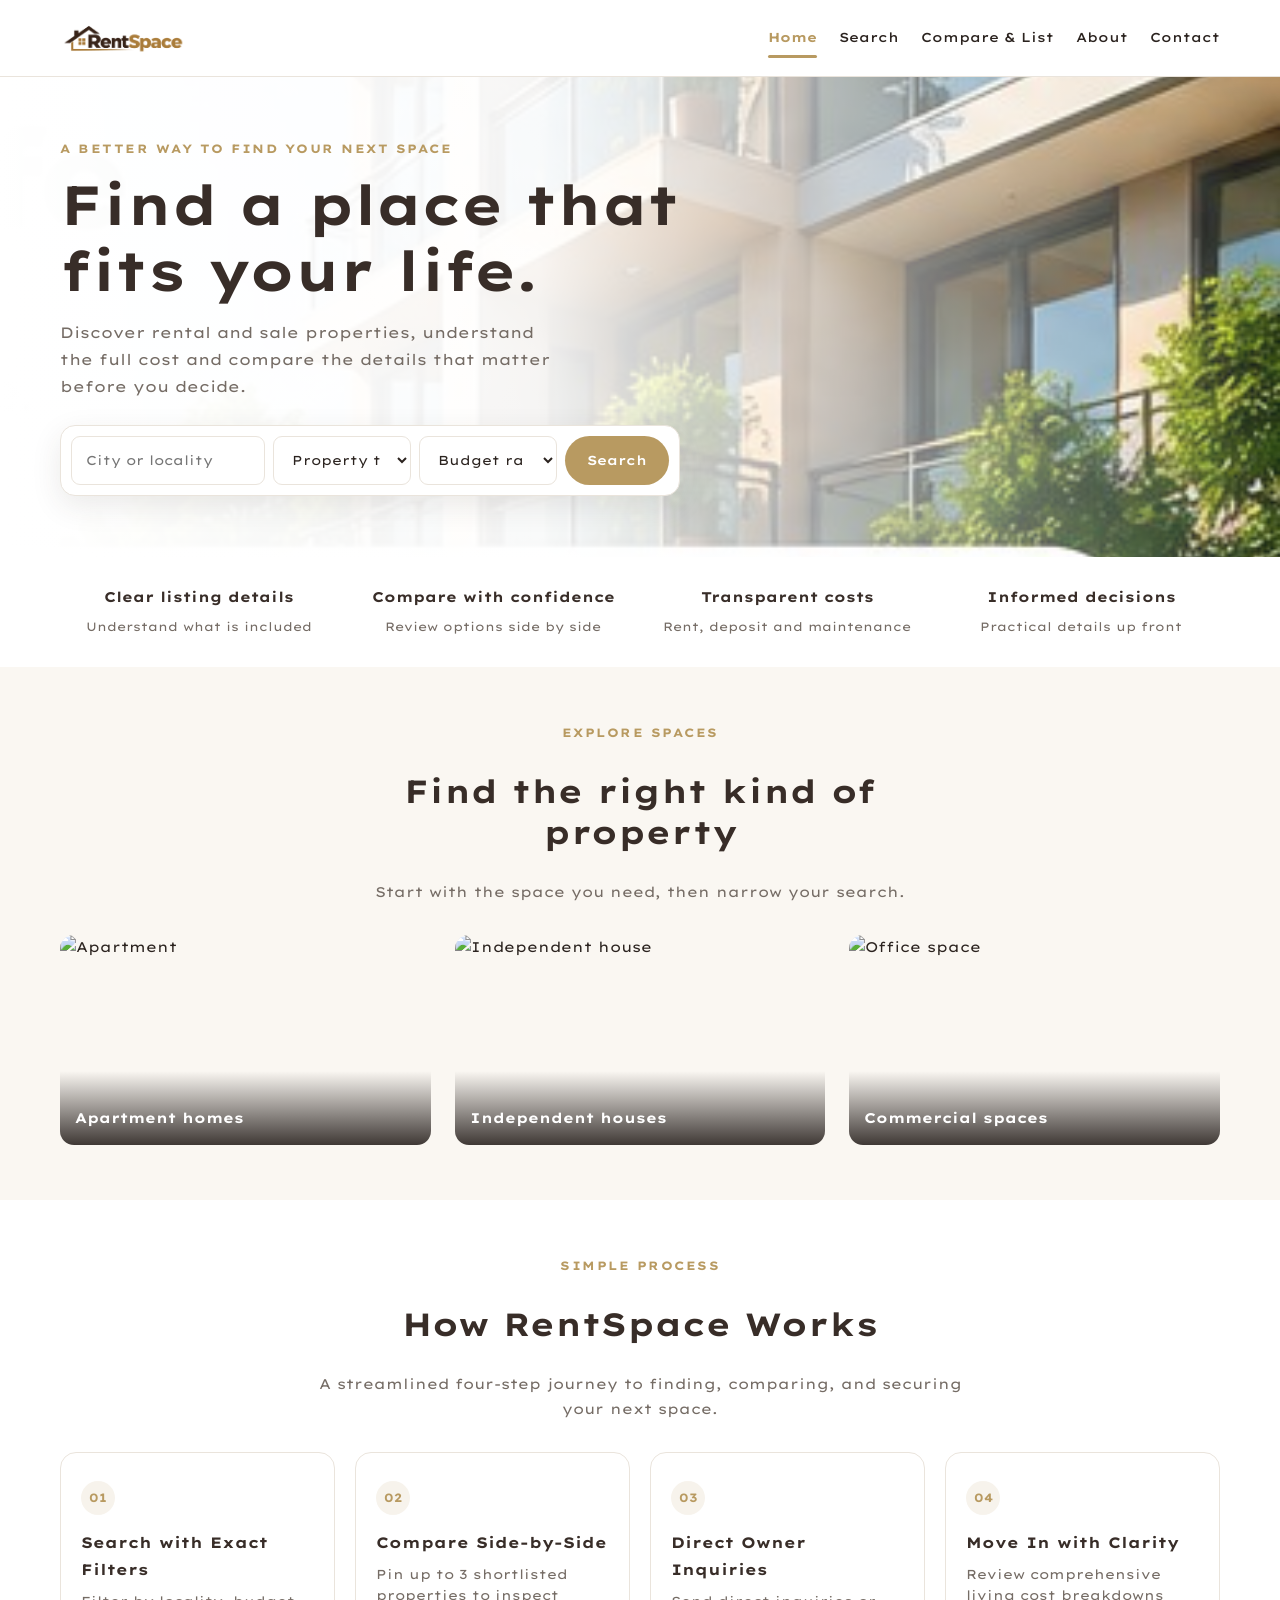
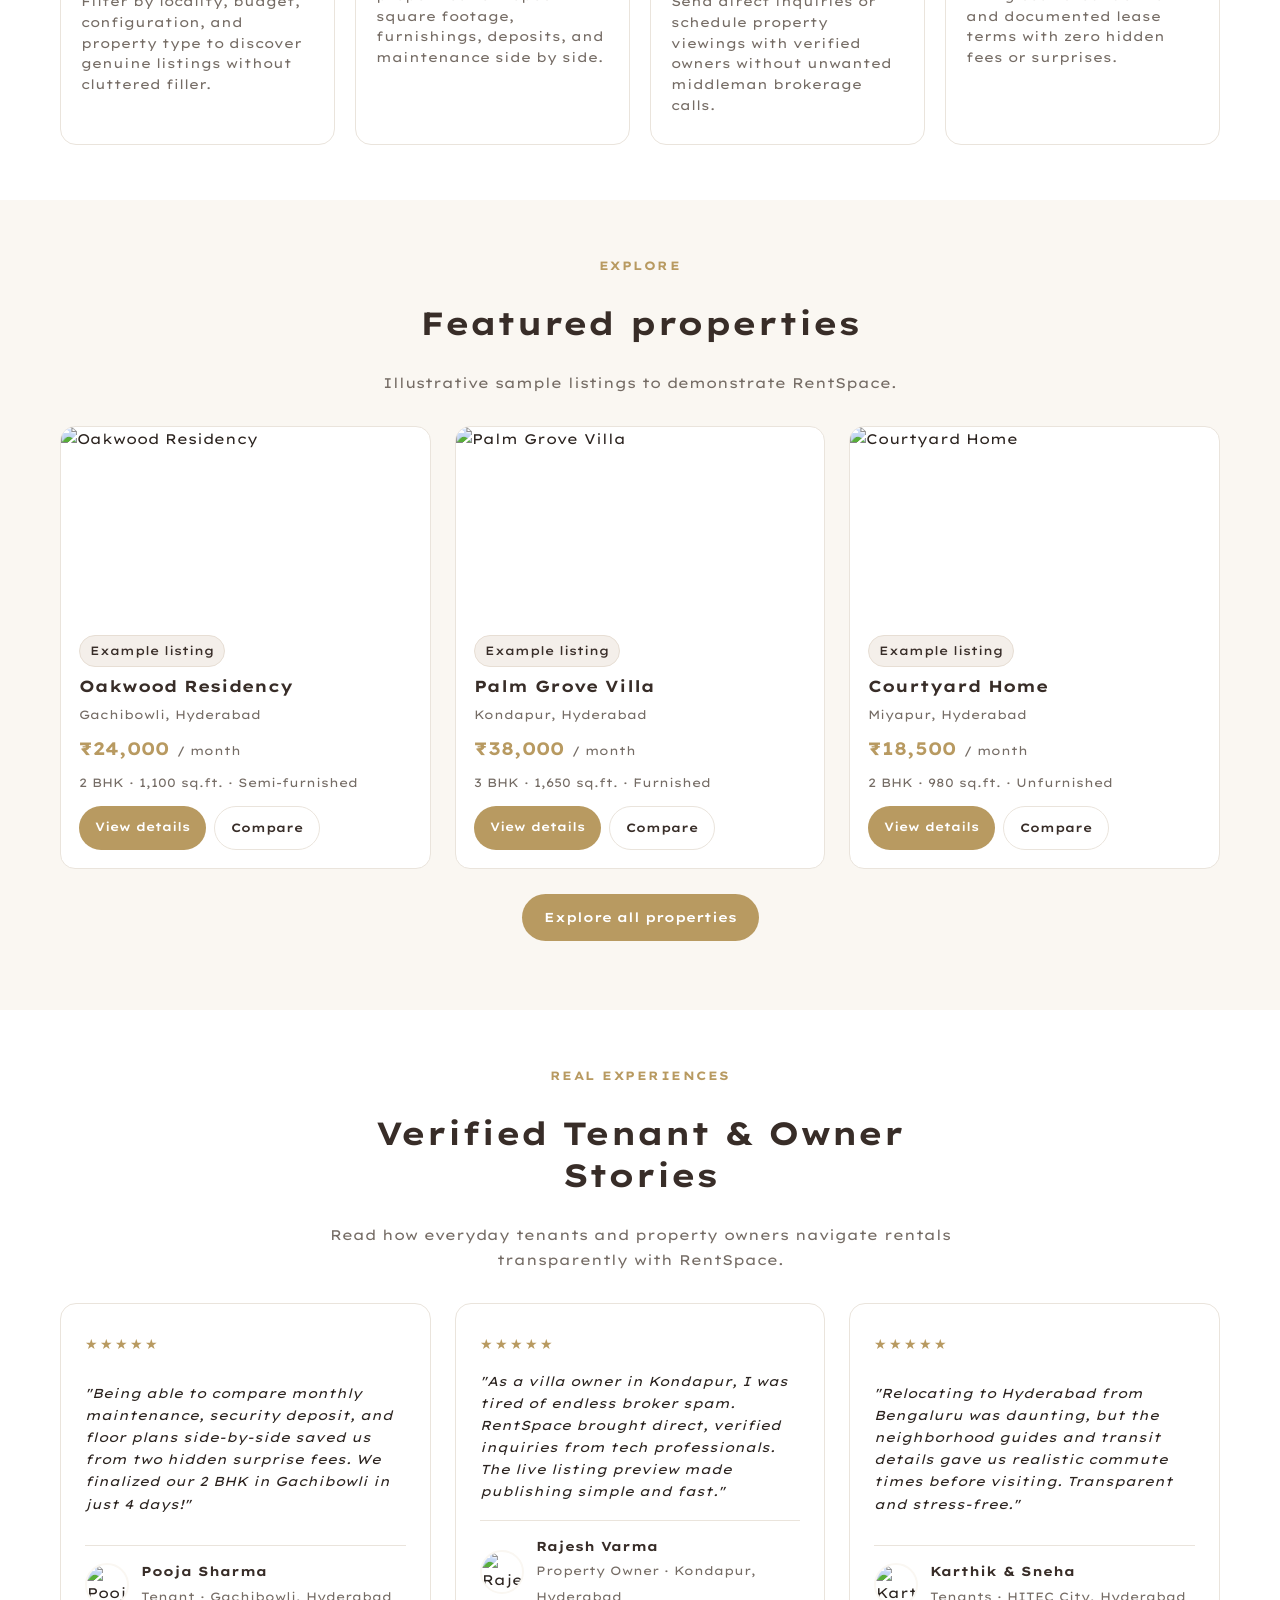
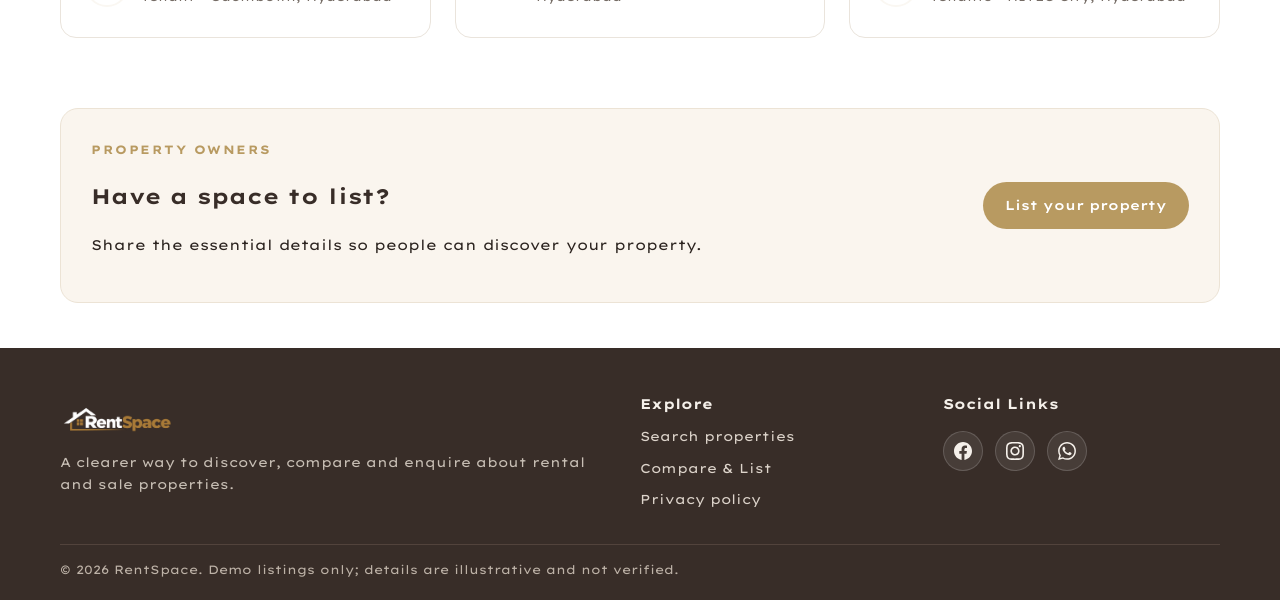
==== commit ad29ac0d: "Enhance RentSpace: update color palette to Dark Walnut & Antique Gold, unify Compare & List, add uni" ====
--- a/index.html
+++ b/index.html
@@ -1 +1,267 @@
-<!doctype html><html lang="en"><head><meta charset="utf-8"><meta name="viewport" content="width=device-width,initial-scale=1"><title>Home | RentSpace</title><link rel="icon" type="image/png" href="favicon.png"><link rel="shortcut icon" href="favicon.ico"><link rel="stylesheet" href="css/styles.css"></head><body><header class="header"><div class="container nav"><a class="logo" href="index.html" aria-label="RentSpace Home"><img src="logo.png" alt="RentSpace" class="logo-img"></a><nav class="links"><a href="index.html">Home</a><a href="search.html">Search</a><a href="compare.html">Compare</a><a href="list-property.html">List Property</a><a href="about.html">About</a><a href="contact.html">Contact</a></nav></div></header><main><section class="hero"><div class="container"><div class="hero-in"><div class="eyebrow">A better way to find your next space</div><h1>Find a place that fits your life.</h1><p>Discover rental and sale properties, understand the full cost and compare the details that matter before you decide.</p><form class="searchbar" action="search.html"><input name="location" placeholder="City or locality"><select name="type"><option value="">Property type</option><option>Residential</option><option>Commercial</option></select><select name="budget"><option value="">Budget range</option><option value="20000">Under ₹20,000</option><option value="30000">Under ₹30,000</option><option value="50000">Under ₹50,000</option></select><button>Search</button></form></div></div></section><div class="container trust"><div><b>Clear listing details</b><span>Understand what is included</span></div><div><b>Compare with confidence</b><span>Review options side by side</span></div><div><b>Transparent costs</b><span>Rent, deposit and maintenance</span></div><div><b>Informed decisions</b><span>Practical details up front</span></div></div><section class="section soft"><div class="container"><div class="head"><div class="eyebrow">Explore spaces</div><h2>Find the right kind of property</h2><p>Start with the space you need, then narrow your search.</p></div><div class="grid"><a class="category" href="search.html"><img src="https://images.unsplash.com/photo-1600607687939-ce8a6c25118c?auto=format&fit=crop&w=900&q=80" alt="Apartment"><b>Apartment homes</b></a><a class="category" href="search.html"><img src="https://images.unsplash.com/photo-1600585154340-be6161a56a0c?auto=format&fit=crop&w=900&q=80" alt="Independent house"><b>Independent houses</b></a><a class="category" href="search.html"><img src="https://images.unsplash.com/photo-1497366754035-f200968a6e72?auto=format&fit=crop&w=900&q=80" alt="Office space"><b>Commercial spaces</b></a></div></div></section><section class="section"><div class="container"><div class="head"><div class="eyebrow">Explore</div><h2>Featured properties</h2><p>Illustrative sample listings to demonstrate RentSpace.</p></div><div class="grid"><article class="card property" data-location="gachibowli, hyderabad" data-type="residential" data-price="24000"><img src="https://images.unsplash.com/photo-1600607687939-ce8a6c25118c?auto=format&fit=crop&w=900&q=80" alt="Oakwood Residency" loading="lazy"><div class="body"><span class="tag">Example listing</span><h3>Oakwood Residency</h3><div class="meta">Gachibowli, Hyderabad</div><div class="price">₹24,000 <small>/ month</small></div><div class="meta">2 BHK · 1,100 sq.ft. · Semi-furnished</div><div class="actions"><a class="btn" href="property.html">View details</a><button class="outline" onclick="addCompare('Oakwood Residency')">Compare</button></div></div></article><article class="card property" data-location="kondapur, hyderabad" data-type="residential" data-price="38000"><img src="https://images.unsplash.com/photo-1600585154340-be6161a56a0c?auto=format&fit=crop&w=900&q=80" alt="Palm Grove Villa" loading="lazy"><div class="body"><span class="tag">Example listing</span><h3>Palm Grove Villa</h3><div class="meta">Kondapur, Hyderabad</div><div class="price">₹38,000 <small>/ month</small></div><div class="meta">3 BHK · 1,650 sq.ft. · Furnished</div><div class="actions"><a class="btn" href="property.html">View details</a><button class="outline" onclick="addCompare('Palm Grove Villa')">Compare</button></div></div></article><article class="card property" data-location="miyapur, hyderabad" data-type="residential" data-price="18500"><img src="https://images.unsplash.com/photo-1600210492486-724fe5c67fb0?auto=format&fit=crop&w=900&q=80" alt="Courtyard Home" loading="lazy"><div class="body"><span class="tag">Example listing</span><h3>Courtyard Home</h3><div class="meta">Miyapur, Hyderabad</div><div class="price">₹18,500 <small>/ month</small></div><div class="meta">2 BHK · 980 sq.ft. · Unfurnished</div><div class="actions"><a class="btn" href="property.html">View details</a><button class="outline" onclick="addCompare('Courtyard Home')">Compare</button></div></div></article></div><p style="text-align:center;margin-top:25px"><a class="btn secondary" href="search.html">Explore all properties</a></p></div></section><div class="container cta"><div><div class="eyebrow">Property owners</div><h2 style="color:var(--g)">Have a space to list?</h2><p>Share the essential details so people can discover your property.</p></div><a class="btn" href="list-property.html">List your property</a></div></main><footer class="footer"><div class="container"><div class="footgrid"><div><a class="logo" href="index.html" aria-label="RentSpace Home"><img src="logo-light.png" alt="RentSpace" class="logo-img footer-logo-img"></a><p>A clearer way to discover, compare and enquire about rental and sale properties.</p></div><div><b>Explore</b><a href="search.html">Search properties</a><a href="compare.html">Compare</a><a href="list-property.html">List property</a></div><div><b>Company</b><a href="about.html">About</a><a href="contact.html">Contact</a><a href="#">Privacy policy</a></div></div><div class="copy">© 2026 RentSpace. Demo listings only; details are illustrative and not verified.</div></div></footer><script src="js/main.js"></script></body></html>+<!doctype html>
+<html lang="en">
+<head>
+  <meta charset="utf-8">
+  <meta name="viewport" content="width=device-width,initial-scale=1">
+  <title>Home | RentSpace</title>
+  <link rel="icon" type="image/png" href="favicon.png">
+  <link rel="shortcut icon" href="favicon.ico">
+  <link rel="stylesheet" href="css/styles.css">
+</head>
+<body>
+  <header class="header">
+    <div class="container nav">
+      <a class="logo" href="index.html" aria-label="RentSpace Home"><img src="logo.png" alt="RentSpace" class="logo-img"></a>
+      <nav class="links">
+        <a href="index.html" class="active">Home</a>
+        <a href="search.html">Search</a>
+        <a href="compare.html">Compare & List</a>
+        <a href="about.html">About</a>
+        <a href="contact.html">Contact</a>
+      </nav>
+    </div>
+  </header>
+
+  <main>
+    <!-- Hero Section -->
+    <section class="hero">
+      <div class="container">
+        <div class="hero-in">
+          <div class="eyebrow">A better way to find your next space</div>
+          <h1>Find a place that fits your life.</h1>
+          <p>Discover rental and sale properties, understand the full cost and compare the details that matter before you decide.</p>
+          <form class="searchbar" action="search.html">
+            <input name="location" placeholder="City or locality">
+            <select name="type">
+              <option value="">Property type</option>
+              <option>Residential</option>
+              <option>Commercial</option>
+            </select>
+            <select name="budget">
+              <option value="">Budget range</option>
+              <option value="20000">Under ₹20,000</option>
+              <option value="30000">Under ₹30,000</option>
+              <option value="50000">Under ₹50,000</option>
+            </select>
+            <button>Search</button>
+          </form>
+        </div>
+      </div>
+    </section>
+
+    <!-- Trust Metrics Bar -->
+    <div class="container trust">
+      <div><b>Clear listing details</b><span>Understand what is included</span></div>
+      <div><b>Compare with confidence</b><span>Review options side by side</span></div>
+      <div><b>Transparent costs</b><span>Rent, deposit and maintenance</span></div>
+      <div><b>Informed decisions</b><span>Practical details up front</span></div>
+    </div>
+
+    <!-- Property Categories -->
+    <section class="section soft">
+      <div class="container">
+        <div class="head">
+          <div class="eyebrow">Explore spaces</div>
+          <h2>Find the right kind of property</h2>
+          <p>Start with the space you need, then narrow your search.</p>
+        </div>
+        <div class="grid">
+          <a class="category" href="search.html">
+            <img src="https://images.unsplash.com/photo-1600607687939-ce8a6c25118c?auto=format&fit=crop&w=900&q=80" alt="Apartment" loading="lazy">
+            <b>Apartment homes</b>
+          </a>
+          <a class="category" href="search.html">
+            <img src="https://images.unsplash.com/photo-1600585154340-be6161a56a0c?auto=format&fit=crop&w=900&q=80" alt="Independent house" loading="lazy">
+            <b>Independent houses</b>
+          </a>
+          <a class="category" href="search.html">
+            <img src="https://images.unsplash.com/photo-1497366754035-f200968a6e72?auto=format&fit=crop&w=900&q=80" alt="Office space" loading="lazy">
+            <b>Commercial spaces</b>
+          </a>
+        </div>
+      </div>
+    </section>
+
+    <!-- NEW SECTION 1: How RentSpace Works (Progressive Steps Mode) -->
+    <section class="container section">
+      <div class="head">
+        <div class="eyebrow">Simple Process</div>
+        <h2>How RentSpace Works</h2>
+        <p>A streamlined four-step journey to finding, comparing, and securing your next space.</p>
+      </div>
+      <div class="steps-grid">
+        <div class="step-card">
+          <div class="step-badge">01</div>
+          <h3>Search with Exact Filters</h3>
+          <p>Filter by locality, budget, configuration, and property type to discover genuine listings without cluttered filler.</p>
+        </div>
+        <div class="step-card">
+          <div class="step-badge">02</div>
+          <h3>Compare Side-by-Side</h3>
+          <p>Pin up to 3 shortlisted properties to inspect square footage, furnishings, deposits, and maintenance side by side.</p>
+        </div>
+        <div class="step-card">
+          <div class="step-badge">03</div>
+          <h3>Direct Owner Inquiries</h3>
+          <p>Send direct inquiries or schedule property viewings with verified owners without unwanted middleman brokerage calls.</p>
+        </div>
+        <div class="step-card">
+          <div class="step-badge">04</div>
+          <h3>Move In with Clarity</h3>
+          <p>Review comprehensive living cost breakdowns and documented lease terms with zero hidden fees or surprises.</p>
+        </div>
+      </div>
+    </section>
+
+    <!-- Featured Properties Section -->
+    <section class="section soft">
+      <div class="container">
+        <div class="head">
+          <div class="eyebrow">Explore</div>
+          <h2>Featured properties</h2>
+          <p>Illustrative sample listings to demonstrate RentSpace.</p>
+        </div>
+        <div class="grid">
+          <article class="card property" data-location="gachibowli, hyderabad" data-type="residential" data-price="24000">
+            <img src="https://images.unsplash.com/photo-1600607687939-ce8a6c25118c?auto=format&fit=crop&w=900&q=80" alt="Oakwood Residency" loading="lazy">
+            <div class="body">
+              <span class="tag">Example listing</span>
+              <h3>Oakwood Residency</h3>
+              <div class="meta">Gachibowli, Hyderabad</div>
+              <div class="price">₹24,000 <small>/ month</small></div>
+              <div class="meta">2 BHK · 1,100 sq.ft. · Semi-furnished</div>
+              <div class="actions">
+                <a class="btn" href="property.html">View details</a>
+                <button class="outline" onclick="addCompare('Oakwood Residency')">Compare</button>
+              </div>
+            </div>
+          </article>
+
+          <article class="card property" data-location="kondapur, hyderabad" data-type="residential" data-price="38000">
+            <img src="https://images.unsplash.com/photo-1600585154340-be6161a56a0c?auto=format&fit=crop&w=900&q=80" alt="Palm Grove Villa" loading="lazy">
+            <div class="body">
+              <span class="tag">Example listing</span>
+              <h3>Palm Grove Villa</h3>
+              <div class="meta">Kondapur, Hyderabad</div>
+              <div class="price">₹38,000 <small>/ month</small></div>
+              <div class="meta">3 BHK · 1,650 sq.ft. · Furnished</div>
+              <div class="actions">
+                <a class="btn" href="property.html">View details</a>
+                <button class="outline" onclick="addCompare('Palm Grove Villa')">Compare</button>
+              </div>
+            </div>
+          </article>
+
+          <article class="card property" data-location="miyapur, hyderabad" data-type="residential" data-price="18500">
+            <img src="https://images.unsplash.com/photo-1600210492486-724fe5c67fb0?auto=format&fit=crop&w=900&q=80" alt="Courtyard Home" loading="lazy">
+            <div class="body">
+              <span class="tag">Example listing</span>
+              <h3>Courtyard Home</h3>
+              <div class="meta">Miyapur, Hyderabad</div>
+              <div class="price">₹18,500 <small>/ month</small></div>
+              <div class="meta">2 BHK · 980 sq.ft. · Unfurnished</div>
+              <div class="actions">
+                <a class="btn" href="property.html">View details</a>
+                <button class="outline" onclick="addCompare('Courtyard Home')">Compare</button>
+              </div>
+            </div>
+          </article>
+        </div>
+        <p style="text-align:center;margin-top:25px">
+          <a class="btn secondary" href="search.html">Explore all properties</a>
+        </p>
+      </div>
+    </section>
+
+    <!-- NEW SECTION 2: Verified Stories & Reviews (Social Proof Testimonials Mode) -->
+    <section class="container section">
+      <div class="head">
+        <div class="eyebrow">Real Experiences</div>
+        <h2>Verified Tenant & Owner Stories</h2>
+        <p>Read how everyday tenants and property owners navigate rentals transparently with RentSpace.</p>
+      </div>
+      <div class="reviews-grid">
+        <div class="review-card">
+          <div class="review-stars">★★★★★</div>
+          <p class="review-text">"Being able to compare monthly maintenance, security deposit, and floor plans side-by-side saved us from two hidden surprise fees. We finalized our 2 BHK in Gachibowli in just 4 days!"</p>
+          <div class="reviewer-info">
+            <img class="reviewer-avatar" src="https://images.unsplash.com/photo-1534528741775-53994a69daeb?auto=format&fit=crop&w=200&q=80" alt="Pooja Sharma" loading="lazy">
+            <div class="reviewer-meta">
+              <b>Pooja Sharma</b>
+              <span>Tenant · Gachibowli, Hyderabad</span>
+            </div>
+          </div>
+        </div>
+
+        <div class="review-card">
+          <div class="review-stars">★★★★★</div>
+          <p class="review-text">"As a villa owner in Kondapur, I was tired of endless broker spam. RentSpace brought direct, verified inquiries from tech professionals. The live listing preview made publishing simple and fast."</p>
+          <div class="reviewer-info">
+            <img class="reviewer-avatar" src="https://images.unsplash.com/photo-1507003211169-0a1dd7228f2d?auto=format&fit=crop&w=200&q=80" alt="Rajesh Varma" loading="lazy">
+            <div class="reviewer-meta">
+              <b>Rajesh Varma</b>
+              <span>Property Owner · Kondapur, Hyderabad</span>
+            </div>
+          </div>
+        </div>
+
+        <div class="review-card">
+          <div class="review-stars">★★★★★</div>
+          <p class="review-text">"Relocating to Hyderabad from Bengaluru was daunting, but the neighborhood guides and transit details gave us realistic commute times before visiting. Transparent and stress-free."</p>
+          <div class="reviewer-info">
+            <img class="reviewer-avatar" src="https://images.unsplash.com/photo-1500648767791-00dcc994a43e?auto=format&fit=crop&w=200&q=80" alt="Karthik & Sneha" loading="lazy">
+            <div class="reviewer-meta">
+              <b>Karthik &amp; Sneha</b>
+              <span>Tenants · HITEC City, Hyderabad</span>
+            </div>
+          </div>
+        </div>
+      </div>
+    </section>
+
+    <!-- Property Owner CTA -->
+    <div class="container cta">
+      <div>
+        <div class="eyebrow">Property owners</div>
+        <h2 style="color:var(--g)">Have a space to list?</h2>
+        <p>Share the essential details so people can discover your property.</p>
+      </div>
+      <a class="btn" href="compare.html#list-section">List your property</a>
+    </div>
+  </main>
+
+  <footer class="footer">
+    <div class="container">
+      <div class="footgrid">
+        <div>
+          <a class="logo" href="index.html" aria-label="RentSpace Home"><img src="logo-light.png" alt="RentSpace" class="logo-img footer-logo-img"></a>
+          <p>A clearer way to discover, compare and enquire about rental and sale properties.</p>
+        </div>
+        <div>
+          <b>Explore</b>
+          <a href="search.html">Search properties</a>
+          <a href="compare.html">Compare & List</a>
+          <a href="#">Privacy policy</a>
+        </div>
+        <div>
+          <b>Social Links</b>
+          <div class="social-links">
+            <a href="https://facebook.com" target="_blank" rel="noopener noreferrer" class="social-icon" aria-label="Facebook" title="Facebook">
+              <svg width="18" height="18" viewBox="0 0 24 24" fill="currentColor"><path d="M24 12.073c0-6.627-5.373-12-12-12s-12 5.373-12 12c0 5.99 4.388 10.954 10.125 11.854v-8.385H7.078v-3.47h3.047V9.43c0-3.007 1.792-4.669 4.533-4.669 1.312 0 2.686.235 2.686.235v2.953H15.83c-1.491 0-1.956.925-1.956 1.874v2.25h3.328l-.532 3.47h-2.796v8.385C19.612 23.027 24 18.062 24 12.073z"/></svg>
+            </a>
+            <a href="https://instagram.com" target="_blank" rel="noopener noreferrer" class="social-icon" aria-label="Instagram" title="Instagram">
+              <svg width="18" height="18" viewBox="0 0 24 24" fill="currentColor"><path d="M12 2.163c3.204 0 3.584.012 4.85.07 3.252.148 4.771 1.691 4.919 4.919.058 1.265.069 1.645.069 4.849 0 3.205-.012 3.584-.069 4.849-.149 3.225-1.664 4.771-4.919 4.919-1.266.058-1.644.07-4.85.07-3.204 0-3.584-.012-4.849-.07-3.26-.149-4.771-1.699-4.919-4.92-.058-1.265-.07-1.644-.07-4.849 0-3.204.013-3.583.07-4.849.149-3.227 1.664-4.771 4.919-4.919 1.266-.057 1.645-.069 4.849-.069zm0-2.163c-3.259 0-3.667.014-4.947.072-4.358.2-6.78 2.618-6.98 6.98-.059 1.281-.073 1.689-.073 4.948 0 3.259.014 3.668.072 4.948.2 4.358 2.618 6.78 6.98 6.98 1.281.058 1.689.072 4.948.072 3.259 0 3.668-.014 4.948-.072 4.354-.2 6.782-2.618 6.979-6.98.059-1.28.073-1.689.073-4.948 0-3.259-.014-3.667-.072-4.947-.196-4.354-2.617-6.78-6.979-6.98-1.281-.059-1.69-.073-4.949-.073zm0 5.838c-3.403 0-6.162 2.759-6.162 6.162s2.759 6.163 6.162 6.163 6.162-2.759 6.162-6.163c0-3.403-2.759-6.162-6.162-6.162zm0 10.162c-2.209 0-4-1.79-4-4 0-2.209 1.791-4 4-4s4 1.791 4 4c0 2.21-1.791 4-4 4zm6.406-11.845c-.796 0-1.441.645-1.441 1.44s.645 1.44 1.441 1.44c.795 0 1.439-.645 1.439-1.44s-.644-1.44-1.439-1.44z"/></svg>
+            </a>
+            <a href="https://whatsapp.com" target="_blank" rel="noopener noreferrer" class="social-icon" aria-label="WhatsApp" title="WhatsApp">
+              <svg width="18" height="18" viewBox="0 0 24 24" fill="currentColor"><path d="M.057 24l1.687-6.163c-1.041-1.804-1.588-3.849-1.587-5.946.003-6.556 5.338-11.891 11.893-11.891 3.181.001 6.167 1.24 8.413 3.488 2.245 2.248 3.481 5.236 3.48 8.414-.003 6.557-5.338 11.892-11.893 11.892-1.99-.001-3.951-.5-5.688-1.448l-6.305 1.654zm6.597-3.807c1.676.995 3.276 1.591 5.392 1.592 5.448 0 9.886-4.434 9.889-9.885.002-5.462-4.415-9.89-9.881-9.892-5.452 0-9.887 4.434-9.889 9.884-.001 2.225.651 3.891 1.746 5.634l-.999 3.648 3.742-.981zm11.387-5.464c-.074-.124-.272-.198-.57-.347-.297-.149-1.758-.868-2.031-.967-.272-.099-.47-.149-.669.149-.198.297-.768.967-.941 1.165-.173.198-.347.223-.644.074-.297-.149-1.255-.462-2.39-1.475-.883-.788-1.48-1.761-1.653-2.059-.173-.297-.018-.458.13-.606.134-.133.297-.347.446-.521.151-.172.2-.296.3-.495.099-.198.05-.372-.025-.521-.075-.148-.669-1.611-.916-2.206-.242-.579-.487-.501-.669-.51l-.57-.01c-.198 0-.52.074-.792.372s-1.04 1.016-1.04 2.479 1.065 2.876 1.213 3.074c.149.198 2.095 3.2 5.076 4.487.709.306 1.263.489 1.694.626.712.226 1.36.194 1.872.118.571-.085 1.758-.719 2.006-1.413.248-.695.248-1.29.173-1.414z"/></svg>
+            </a>
+          </div>
+        </div>
+      </div>
+      <div class="copy">© 2026 RentSpace. Demo listings only; details are illustrative and not verified.</div>
+    </div>
+  </footer>
+
+  <script src="js/main.js"></script>
+</body>
+</html>
--- a/css/styles.css
+++ b/css/styles.css
@@ -11,6 +11,10 @@
 
 * {
   box-sizing: border-box;
+}
+
+html {
+  scroll-behavior: smooth;
 }
 
 body {
@@ -118,18 +122,41 @@
   filter: brightness(0) invert(1);
 }
 
+/* Navigation Links & Active Highlighting */
 .links {
   display: flex;
   gap: 22px;
   font-size: 13px;
+  align-items: center;
 }
 
 .links a {
+  position: relative;
+  padding: 8px 0;
+  color: var(--ink);
+  font-weight: 500;
   transition: color 0.2s ease;
+  text-decoration: none;
 }
 
 .links a:hover {
   color: var(--o);
+}
+
+.links a.active {
+  color: var(--o);
+  font-weight: 700;
+}
+
+.links a.active::after {
+  content: '';
+  position: absolute;
+  left: 0;
+  right: 0;
+  bottom: 0;
+  height: 2.5px;
+  background: var(--o);
+  border-radius: 2px;
 }
 
 .hero {
@@ -180,7 +207,7 @@
 }
 
 .section {
-  padding: 62px 0;
+  padding: 55px 0;
 }
 
 .soft {
@@ -565,6 +592,149 @@
   color: #bdb2a7;
 }
 
+/* Social Links in Footer */
+.social-links {
+  display: flex;
+  gap: 12px;
+  margin-top: 14px;
+  align-items: center;
+}
+
+.social-icon {
+  display: inline-flex !important;
+  align-items: center;
+  justify-content: center;
+  width: 40px;
+  height: 40px;
+  border-radius: 50%;
+  background: rgba(255, 255, 255, 0.08);
+  border: 1px solid rgba(255, 255, 255, 0.16);
+  color: #f5f0ea !important;
+  transition: all 0.25s ease;
+  margin: 0 !important;
+}
+
+.social-icon:hover {
+  background: var(--o);
+  border-color: var(--o);
+  color: var(--g) !important;
+  transform: translateY(-2px);
+  box-shadow: 0 4px 12px rgba(0, 0, 0, 0.3);
+}
+
+.social-icon svg {
+  display: block;
+  transition: transform 0.2s ease;
+}
+
+.social-icon:hover svg {
+  transform: scale(1.08);
+}
+
+/* ========================================================
+   Continuous Hub Menu & Combined Sections (Compare & List)
+   ======================================================== */
+.hub-section-divider {
+  border: 0;
+  height: 1px;
+  background: var(--line);
+  margin: 50px auto 35px;
+  max-width: min(1160px, 92%);
+}
+
+/* Compare Enhancements */
+.compare-empty {
+  text-align: center;
+  padding: 45px 24px;
+  background: white;
+  border: 1px solid var(--line);
+  border-radius: 16px;
+  max-width: 600px;
+  margin: 0 auto 25px;
+}
+
+.compare-empty h3 {
+  color: var(--g);
+  font-size: 20px;
+  margin: 0 0 10px;
+}
+
+.compare-empty p {
+  color: var(--muted);
+  font-size: 14px;
+  margin-bottom: 24px;
+}
+
+.compare-empty .actions {
+  justify-content: center;
+}
+
+.compare-col-header {
+  display: flex;
+  flex-direction: column;
+  gap: 8px;
+  min-width: 170px;
+}
+
+.compare-col-header img {
+  width: 100%;
+  height: 110px;
+  object-fit: cover;
+  border-radius: 8px;
+}
+
+.compare-col-header .remove-btn {
+  background: transparent;
+  border: 1px solid var(--line);
+  color: var(--muted);
+  padding: 5px 12px;
+  font-size: 12px;
+  border-radius: 12px;
+  cursor: pointer;
+  align-self: flex-start;
+  transition: all 0.2s ease;
+}
+
+.compare-col-header .remove-btn:hover {
+  background: #fbf0ee;
+  color: #b33927;
+  border-color: #f3c2bc;
+}
+
+/* List Property Enhancements */
+.list-layout {
+  display: grid;
+  grid-template-columns: 1.25fr 0.75fr;
+  gap: 30px;
+  align-items: start;
+}
+
+@media (max-width: 860px) {
+  .list-layout {
+    grid-template-columns: 1fr;
+  }
+}
+
+.preview-sticky {
+  position: sticky;
+  top: 140px;
+}
+
+.preview-box {
+  background: var(--cream);
+  border: 1px solid var(--line);
+  border-radius: 16px;
+  padding: 22px;
+}
+
+.preview-box h4 {
+  margin: 0 0 8px;
+  color: var(--g);
+  font-size: 14px;
+  text-transform: uppercase;
+  letter-spacing: 1px;
+}
+
 @media (max-width: 800px) {
   .links {
     gap: 12px;
@@ -594,6 +764,7 @@
   }
   .links {
     flex-wrap: wrap;
+    gap: 14px;
   }
   .hero {
     min-height: 470px;
@@ -638,4 +809,498 @@
   .comparewrap {
     overflow-x: auto;
   }
-}
+  .hub-nav {
+    flex-direction: column;
+    border-radius: 18px;
+    width: 100%;
+  }
+  .hub-nav-link {
+    justify-content: center;
+  }
+}
+
+/* ========================================================
+   New Unique Sections Styling
+   ======================================================== */
+
+/* 1. Contact Map Section */
+.map-wrap {
+  display: grid;
+  grid-template-columns: 1.35fr 1fr;
+  gap: 0;
+  background: white;
+  border: 1px solid var(--line);
+  border-radius: 18px;
+  overflow: hidden;
+  box-shadow: 0 10px 30px rgba(56, 45, 40, 0.06);
+}
+
+.map-frame-box {
+  min-height: 400px;
+  position: relative;
+  background: #f0eae1;
+}
+
+.map-frame-box iframe {
+  width: 100%;
+  height: 100%;
+  min-height: 400px;
+  border: 0;
+  display: block;
+}
+
+.map-info-pane {
+  padding: 34px 30px;
+  display: flex;
+  flex-direction: column;
+  justify-content: center;
+  background: var(--cream);
+}
+
+.map-info-pane h3 {
+  color: var(--g);
+  font-size: 20px;
+  margin: 0 0 10px;
+}
+
+.map-detail-list {
+  display: flex;
+  flex-direction: column;
+  gap: 18px;
+  margin-top: 18px;
+}
+
+.map-detail-item {
+  display: flex;
+  gap: 14px;
+  align-items: flex-start;
+}
+
+.map-icon-badge {
+  width: 40px;
+  height: 40px;
+  border-radius: 50%;
+  background: white;
+  border: 1px solid var(--line);
+  display: flex;
+  align-items: center;
+  justify-content: center;
+  color: var(--o);
+  font-size: 16px;
+  flex-shrink: 0;
+}
+
+.map-detail-item b {
+  display: block;
+  color: var(--g);
+  font-size: 13px;
+  margin-bottom: 2px;
+}
+
+.map-detail-item span {
+  font-size: 12px;
+  color: var(--muted);
+  line-height: 1.6;
+}
+
+/* 2. Contact FAQ Accordion */
+.faq-grid {
+  display: grid;
+  grid-template-columns: 1fr 1fr;
+  gap: 20px;
+}
+
+.faq-item {
+  background: white;
+  border: 1px solid var(--line);
+  border-radius: 14px;
+  padding: 20px 22px;
+  transition: border-color 0.2s ease, box-shadow 0.2s ease;
+}
+
+.faq-item:hover {
+  border-color: var(--o);
+  box-shadow: 0 6px 20px rgba(56, 45, 40, 0.06);
+}
+
+.faq-item summary {
+  cursor: pointer;
+  font-size: 14px;
+  font-weight: 600;
+  color: var(--g);
+  display: flex;
+  justify-content: space-between;
+  align-items: center;
+  user-select: none;
+  list-style: none;
+}
+
+.faq-item summary::-webkit-details-marker {
+  display: none;
+}
+
+.faq-item summary::after {
+  content: '+';
+  font-size: 18px;
+  color: var(--o);
+  font-weight: 700;
+  transition: transform 0.2s ease;
+}
+
+.faq-item[open] summary::after {
+  content: '−';
+}
+
+.faq-item p {
+  margin: 12px 0 0;
+  font-size: 13px;
+  color: var(--muted);
+  line-height: 1.7;
+  border-top: 1px solid var(--line);
+  padding-top: 12px;
+}
+
+/* 3. About Stats & Numbers */
+.stats-grid {
+  display: grid;
+  grid-template-columns: repeat(4, 1fr);
+  gap: 20px;
+}
+
+.stat-card {
+  background: white;
+  border: 1px solid var(--line);
+  border-radius: 16px;
+  padding: 30px 20px;
+  text-align: center;
+  position: relative;
+  overflow: hidden;
+  transition: transform 0.2s ease, box-shadow 0.2s ease;
+}
+
+.stat-card:hover {
+  transform: translateY(-3px);
+  box-shadow: 0 12px 28px rgba(56, 45, 40, 0.08);
+}
+
+.stat-card::before {
+  content: '';
+  position: absolute;
+  top: 0;
+  left: 0;
+  right: 0;
+  height: 4px;
+  background: var(--o);
+}
+
+.stat-number {
+  font-size: 32px;
+  font-weight: 700;
+  color: var(--g);
+  margin-bottom: 6px;
+  line-height: 1.2;
+}
+
+.stat-number span {
+  color: var(--o);
+}
+
+.stat-title {
+  font-size: 14px;
+  font-weight: 600;
+  color: var(--g);
+  margin-bottom: 6px;
+}
+
+.stat-desc {
+  font-size: 12px;
+  color: var(--muted);
+  line-height: 1.6;
+}
+
+/* 4. Search Neighborhood Spotlight */
+.localities-grid {
+  display: grid;
+  grid-template-columns: repeat(4, 1fr);
+  gap: 20px;
+}
+
+.locality-card {
+  background: white;
+  border: 1px solid var(--line);
+  border-radius: 16px;
+  overflow: hidden;
+  text-decoration: none;
+  color: inherit;
+  transition: transform 0.25s ease, box-shadow 0.25s ease;
+  display: flex;
+  flex-direction: column;
+}
+
+.locality-card:hover {
+  transform: translateY(-3px);
+  box-shadow: 0 12px 28px rgba(56, 45, 40, 0.1);
+  border-color: var(--o);
+}
+
+.locality-thumb {
+  height: 140px;
+  width: 100%;
+  object-fit: cover;
+}
+
+.locality-body {
+  padding: 18px;
+  display: flex;
+  flex-direction: column;
+  flex: 1;
+}
+
+.locality-body h3 {
+  margin: 0 0 6px;
+  color: var(--g);
+  font-size: 15px;
+}
+
+.locality-price {
+  font-size: 13px;
+  color: var(--o);
+  font-weight: 600;
+  margin-bottom: 8px;
+}
+
+.locality-features {
+  font-size: 12px;
+  color: var(--muted);
+  line-height: 1.6;
+  margin-top: auto;
+  border-top: 1px solid var(--line);
+  padding-top: 10px;
+}
+
+/* 5. Compare Smart Affordability Estimator */
+.calc-card {
+  background: white;
+  border: 1px solid var(--line);
+  border-radius: 18px;
+  padding: 34px;
+  box-shadow: 0 10px 30px rgba(56, 45, 40, 0.06);
+}
+
+.calc-grid {
+  display: grid;
+  grid-template-columns: 1.25fr 0.75fr;
+  gap: 32px;
+  align-items: center;
+}
+
+.calc-inputs {
+  display: flex;
+  flex-direction: column;
+  gap: 18px;
+}
+
+.calc-group label {
+  display: flex;
+  justify-content: space-between;
+  font-size: 13px;
+  font-weight: 600;
+  color: var(--g);
+  margin-bottom: 8px;
+}
+
+.calc-group label span {
+  color: var(--o);
+  font-weight: 700;
+}
+
+.calc-slider {
+  width: 100%;
+  height: 6px;
+  border-radius: 3px;
+  background: var(--line);
+  outline: none;
+  accent-color: var(--o);
+  cursor: pointer;
+}
+
+.calc-summary {
+  background: var(--cream);
+  border: 1px solid var(--line);
+  border-radius: 14px;
+  padding: 24px;
+}
+
+.calc-summary h4 {
+  margin: 0 0 14px;
+  color: var(--g);
+  font-size: 16px;
+}
+
+.calc-breakdown {
+  display: flex;
+  flex-direction: column;
+  gap: 10px;
+  margin-bottom: 16px;
+}
+
+.calc-row {
+  display: flex;
+  justify-content: space-between;
+  font-size: 13px;
+  color: var(--muted);
+}
+
+.calc-row.total {
+  border-top: 1px solid var(--line);
+  padding-top: 12px;
+  font-size: 15px;
+  font-weight: 700;
+  color: var(--g);
+}
+
+.calc-row.total span {
+  color: var(--o);
+  font-size: 18px;
+}
+
+/* 6. Home How It Works Steps */
+.steps-grid {
+  display: grid;
+  grid-template-columns: repeat(4, 1fr);
+  gap: 20px;
+}
+
+.step-card {
+  background: white;
+  border: 1px solid var(--line);
+  border-radius: 16px;
+  padding: 28px 20px;
+  position: relative;
+  display: flex;
+  flex-direction: column;
+  transition: transform 0.25s ease, box-shadow 0.25s ease;
+}
+
+.step-card:hover {
+  transform: translateY(-3px);
+  box-shadow: 0 10px 26px rgba(56, 45, 40, 0.08);
+  border-color: var(--o);
+}
+
+.step-badge {
+  font-size: 12px;
+  font-weight: 700;
+  color: var(--o);
+  background: rgba(184, 154, 97, 0.12);
+  width: 34px;
+  height: 34px;
+  border-radius: 50%;
+  display: flex;
+  align-items: center;
+  justify-content: center;
+  margin-bottom: 14px;
+}
+
+.step-card h3 {
+  font-size: 15px;
+  color: var(--g);
+  margin: 0 0 8px;
+}
+
+.step-card p {
+  font-size: 13px;
+  color: var(--muted);
+  line-height: 1.6;
+  margin: 0;
+}
+
+/* 7. Home Verified Reviews */
+.reviews-grid {
+  display: grid;
+  grid-template-columns: repeat(3, 1fr);
+  gap: 24px;
+}
+
+.review-card {
+  background: white;
+  border: 1px solid var(--line);
+  border-radius: 16px;
+  padding: 28px 24px;
+  display: flex;
+  flex-direction: column;
+  justify-content: space-between;
+  transition: transform 0.2s ease, box-shadow 0.2s ease;
+}
+
+.review-card:hover {
+  transform: translateY(-2px);
+  box-shadow: 0 10px 24px rgba(56, 45, 40, 0.08);
+}
+
+.review-stars {
+  color: var(--o);
+  font-size: 14px;
+  margin-bottom: 12px;
+  letter-spacing: 2px;
+}
+
+.review-text {
+  font-size: 13px;
+  color: var(--ink);
+  line-height: 1.7;
+  margin: 0 0 18px;
+  font-style: italic;
+}
+
+.reviewer-info {
+  display: flex;
+  align-items: center;
+  gap: 12px;
+  border-top: 1px solid var(--line);
+  padding-top: 14px;
+}
+
+.reviewer-avatar {
+  width: 44px;
+  height: 44px;
+  border-radius: 50%;
+  object-fit: cover;
+  border: 2px solid var(--cream);
+}
+
+.reviewer-meta b {
+  display: block;
+  font-size: 13px;
+  color: var(--g);
+}
+
+.reviewer-meta span {
+  font-size: 12px;
+  color: var(--muted);
+}
+
+/* Responsive adjustments for new sections */
+@media (max-width: 900px) {
+  .stats-grid,
+  .localities-grid,
+  .steps-grid {
+    grid-template-columns: repeat(2, 1fr);
+  }
+  .map-wrap,
+  .calc-grid {
+    grid-template-columns: 1fr;
+  }
+  .faq-grid,
+  .reviews-grid {
+    grid-template-columns: 1fr;
+  }
+}
+
+@media (max-width: 550px) {
+  .stats-grid,
+  .localities-grid,
+  .steps-grid {
+    grid-template-columns: 1fr;
+  }
+}
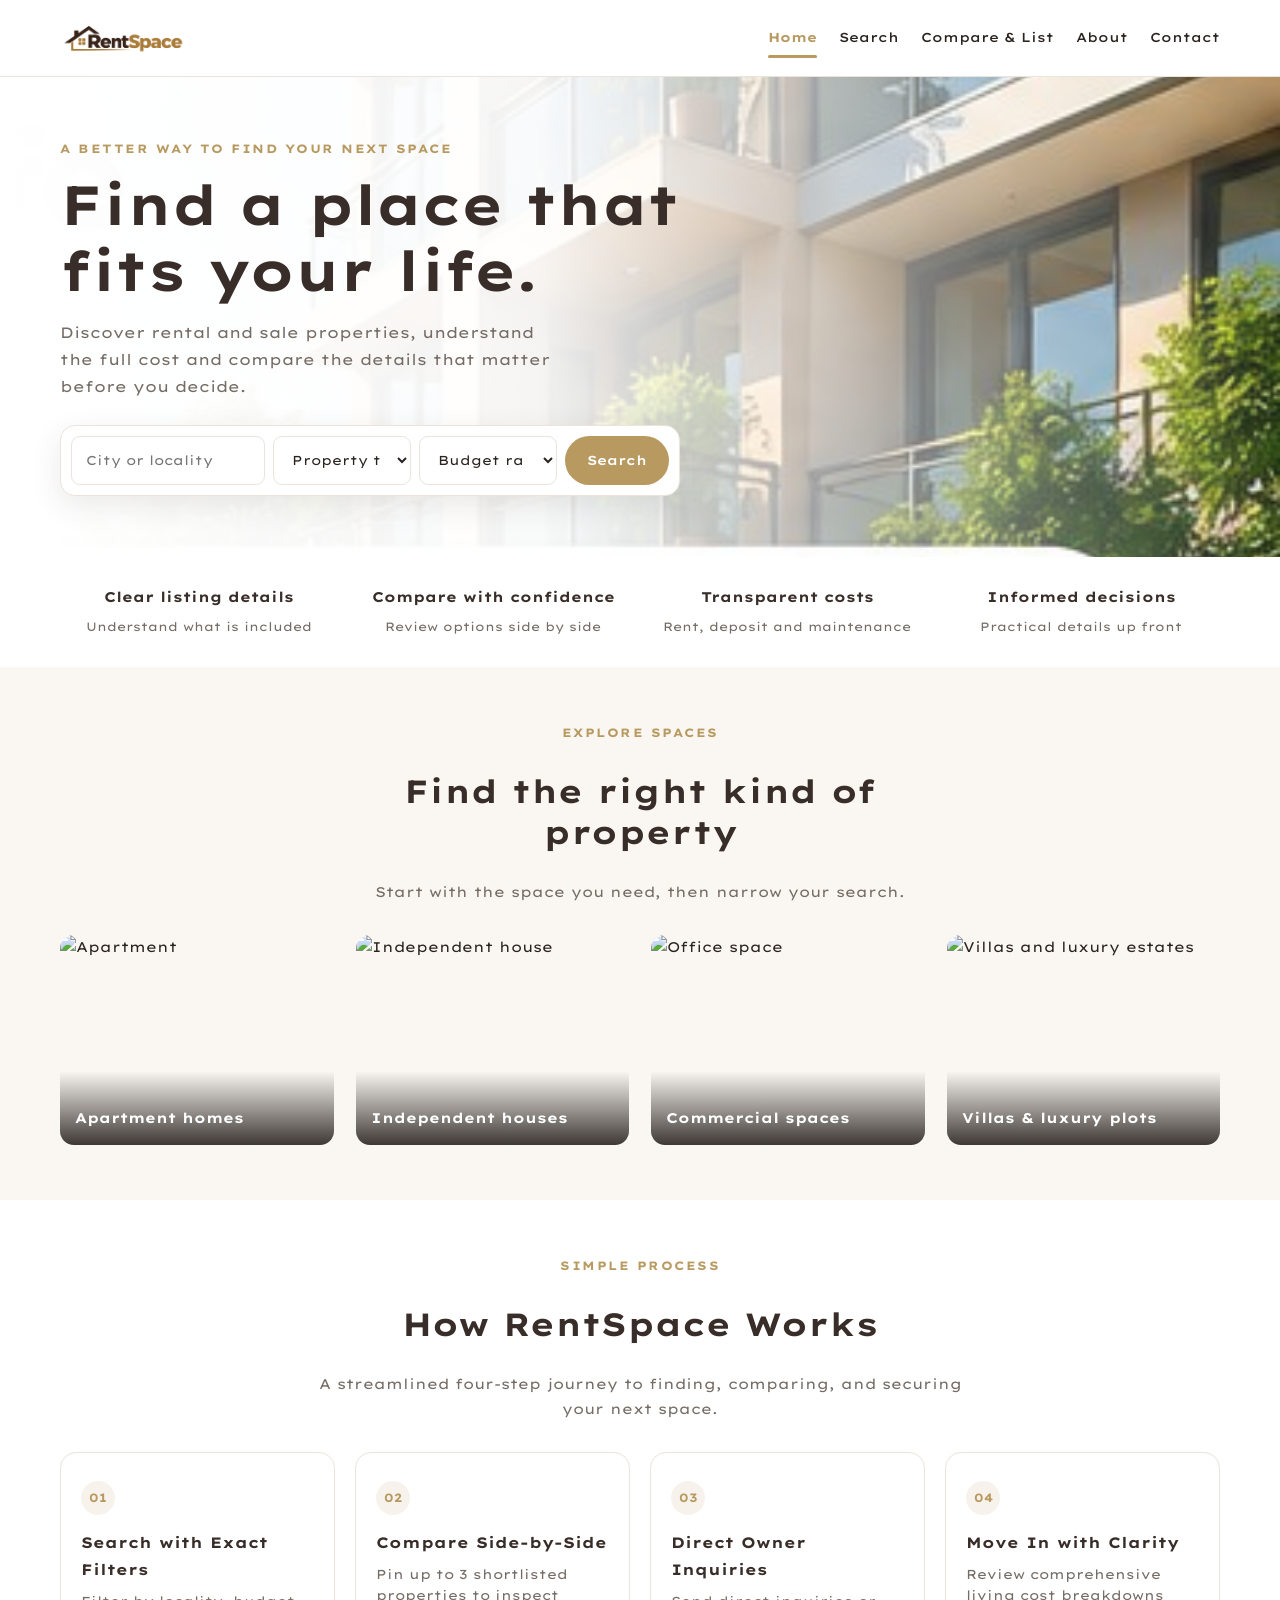
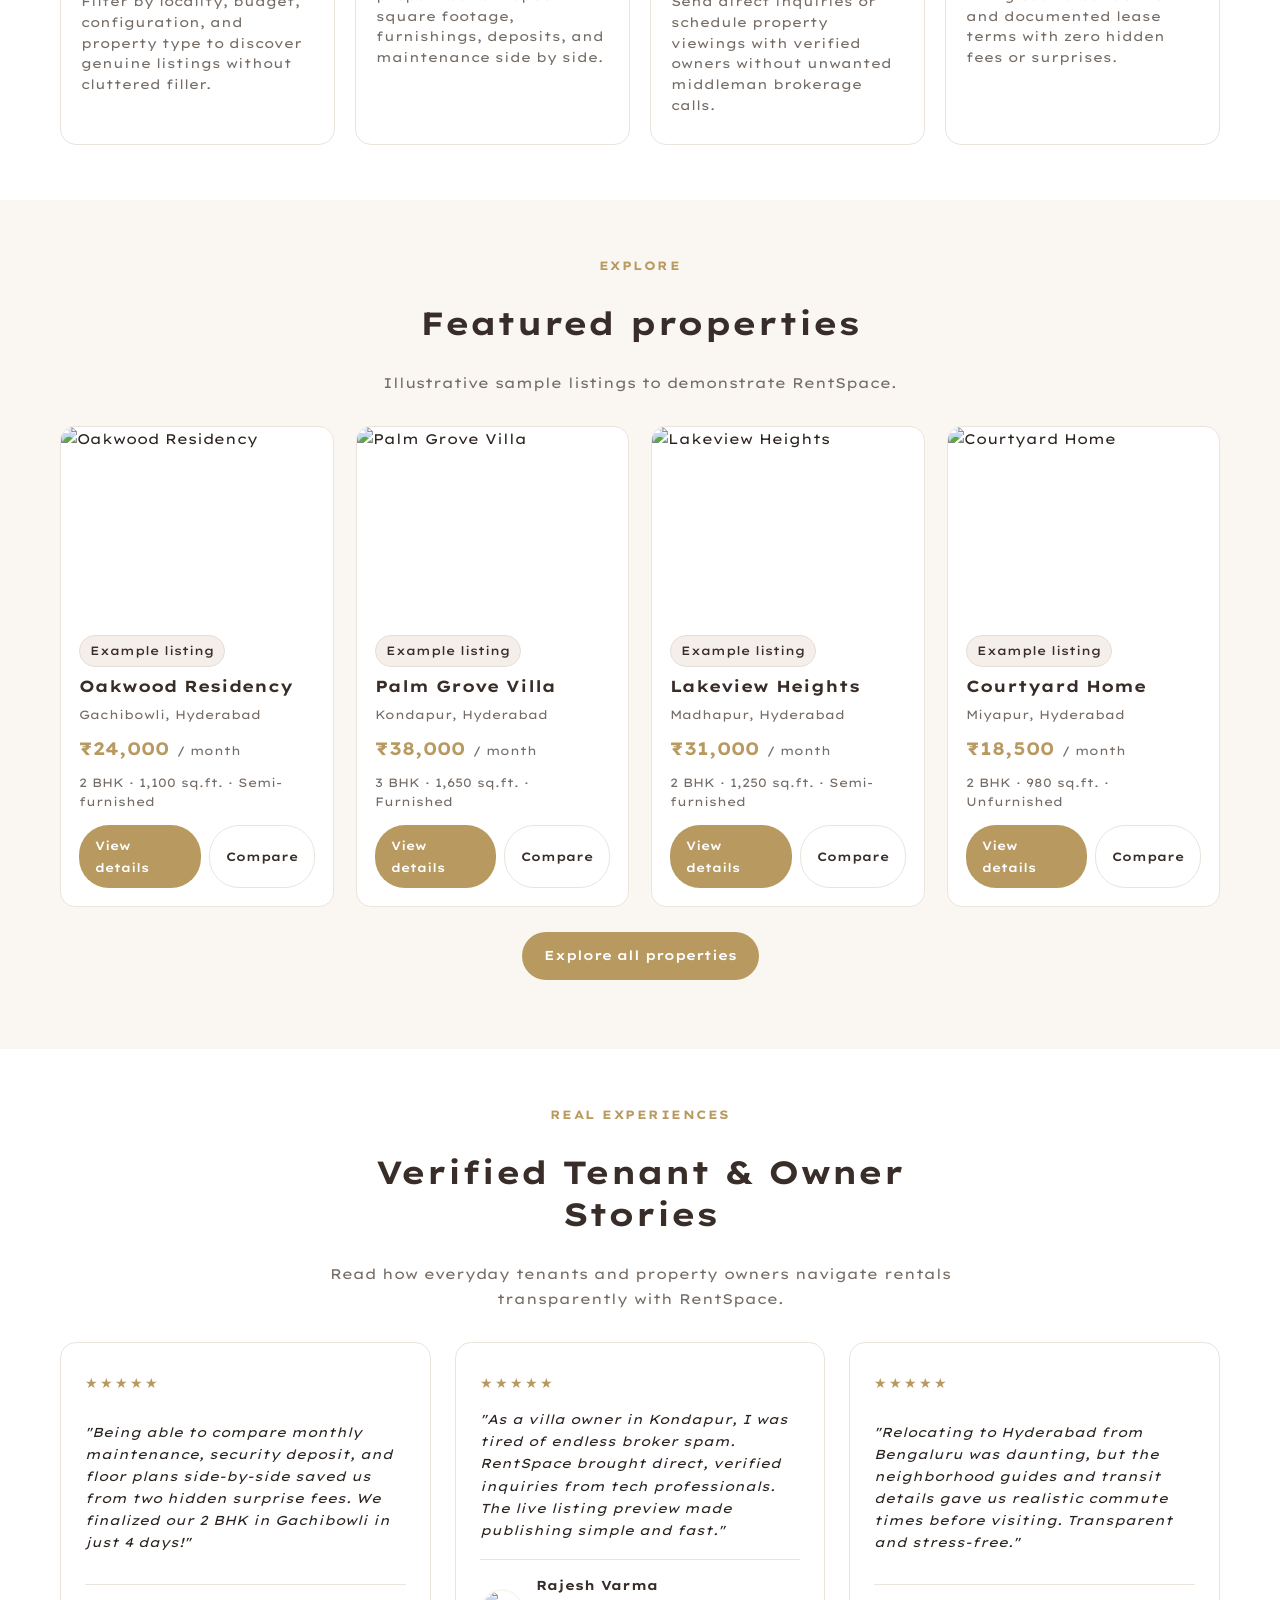
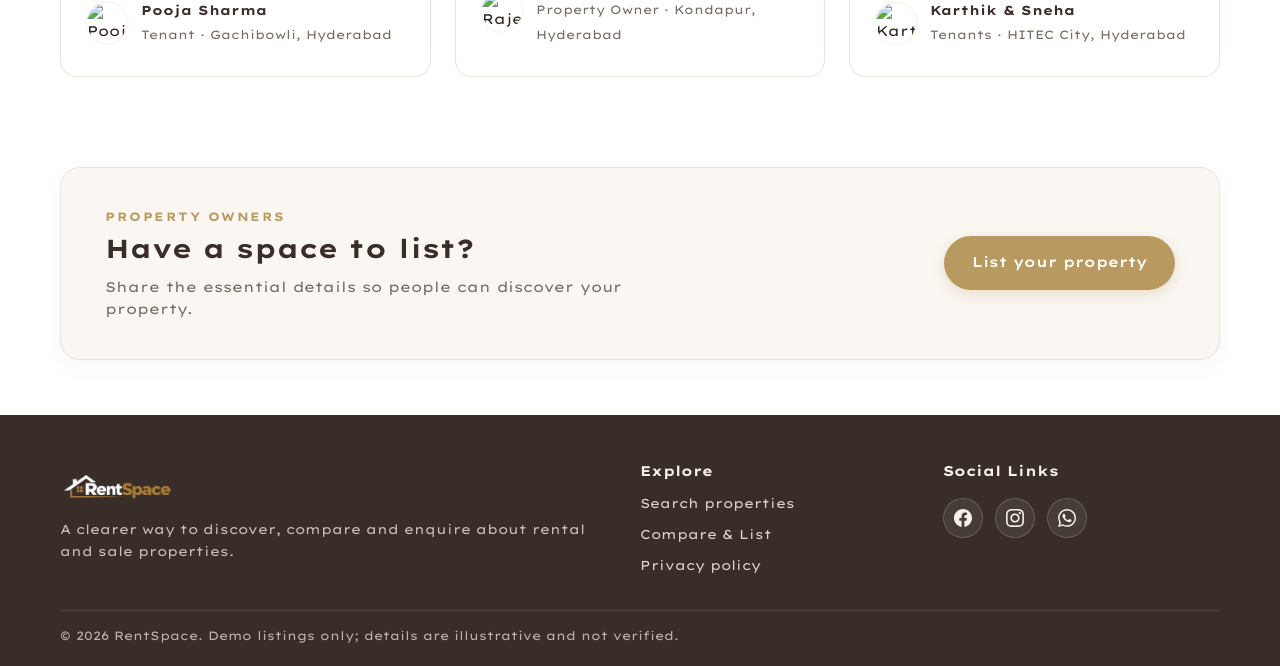
==== commit 82533ede: "Adjust card grids: balance Categories and Featured Properties to 4 cards, eliminate 2-column empty s" ====
--- a/index.html
+++ b/index.html
@@ -12,6 +12,11 @@
   <header class="header">
     <div class="container nav">
       <a class="logo" href="index.html" aria-label="RentSpace Home"><img src="logo.png" alt="RentSpace" class="logo-img"></a>
+      <button class="hamburger-btn" aria-label="Toggle navigation menu" aria-expanded="false">
+        <span class="hamburger-bar"></span>
+        <span class="hamburger-bar"></span>
+        <span class="hamburger-bar"></span>
+      </button>
       <nav class="links">
         <a href="index.html" class="active">Home</a>
         <a href="search.html">Search</a>
@@ -78,6 +83,10 @@
             <img src="https://images.unsplash.com/photo-1497366754035-f200968a6e72?auto=format&fit=crop&w=900&q=80" alt="Office space" loading="lazy">
             <b>Commercial spaces</b>
           </a>
+          <a class="category" href="search.html">
+            <img src="https://images.unsplash.com/photo-1580587771525-78b9dba3b914?auto=format&fit=crop&w=900&q=80" alt="Villas and luxury estates" loading="lazy">
+            <b>Villas &amp; luxury plots</b>
+          </a>
         </div>
       </div>
     </section>
@@ -148,6 +157,21 @@
               <div class="actions">
                 <a class="btn" href="property.html">View details</a>
                 <button class="outline" onclick="addCompare('Palm Grove Villa')">Compare</button>
+              </div>
+            </div>
+          </article>
+
+          <article class="card property" data-location="madhapur, hyderabad" data-type="residential" data-price="31000">
+            <img src="https://images.unsplash.com/photo-1600047509807-ba8f99d2cdde?auto=format&fit=crop&w=900&q=80" alt="Lakeview Heights" loading="lazy">
+            <div class="body">
+              <span class="tag">Example listing</span>
+              <h3>Lakeview Heights</h3>
+              <div class="meta">Madhapur, Hyderabad</div>
+              <div class="price">₹31,000 <small>/ month</small></div>
+              <div class="meta">2 BHK · 1,250 sq.ft. · Semi-furnished</div>
+              <div class="actions">
+                <a class="btn" href="property.html">View details</a>
+                <button class="outline" onclick="addCompare('Lakeview Heights')">Compare</button>
               </div>
             </div>
           </article>
--- a/css/styles.css
+++ b/css/styles.css
@@ -79,7 +79,7 @@
   top: 0;
   background: white;
   border-bottom: 1px solid var(--line);
-  z-index: 10;
+  z-index: 1000;
 }
 
 .nav {
@@ -88,6 +88,7 @@
   align-items: center;
   justify-content: space-between;
   gap: 20px;
+  position: relative;
 }
 
 .logo {
@@ -159,6 +160,52 @@
   border-radius: 2px;
 }
 
+/* Hamburger Toggle Button */
+.hamburger-btn {
+  display: none;
+  background: transparent;
+  border: 1px solid var(--line);
+  border-radius: 8px;
+  cursor: pointer;
+  padding: 8px;
+  width: 42px;
+  height: 42px;
+  flex-direction: column;
+  justify-content: center;
+  align-items: center;
+  gap: 5px;
+  transition: background-color 0.2s ease, border-color 0.2s ease;
+  z-index: 101;
+}
+
+.hamburger-btn:hover {
+  background-color: var(--cream);
+  border-color: var(--o);
+}
+
+.hamburger-bar {
+  display: block;
+  width: 22px;
+  height: 2.5px;
+  background-color: var(--g);
+  border-radius: 2px;
+  transition: transform 0.25s ease, opacity 0.25s ease, background-color 0.2s ease;
+}
+
+.hamburger-btn.active .hamburger-bar:nth-child(1) {
+  transform: translateY(7.5px) rotate(45deg);
+  background-color: var(--o);
+}
+
+.hamburger-btn.active .hamburger-bar:nth-child(2) {
+  opacity: 0;
+}
+
+.hamburger-btn.active .hamburger-bar:nth-child(3) {
+  transform: translateY(-7.5px) rotate(-45deg);
+  background-color: var(--o);
+}
+
 .hero {
   min-height: 480px;
   background: linear-gradient(90deg, #fff 0%, #fffffff0 42%, #ffffff12), url('../images/hero.jpg') center/cover;
@@ -233,9 +280,16 @@
 
 .grid {
   display: grid;
-  grid-template-columns: repeat(3, 1fr);
-  gap: 24px;
+  grid-template-columns: repeat(4, 1fr);
+  gap: 22px;
   align-items: stretch;
+}
+
+@media (max-width: 1024px) {
+  .grid {
+    grid-template-columns: repeat(2, 1fr);
+    gap: 20px;
+  }
 }
 
 .card {
@@ -379,14 +433,60 @@
 }
 
 .cta {
-  margin: 15px auto 45px;
-  background: #faf5ee;
-  border: 1px solid #ece3d5;
-  border-radius: 18px;
-  padding: 30px;
+  margin: 35px auto 55px;
+  background: var(--cream);
+  border: 1px solid var(--line);
+  border-radius: 20px;
+  padding: 38px 44px;
   display: flex;
   align-items: center;
   justify-content: space-between;
+  gap: 32px;
+  box-shadow: 0 8px 24px rgba(56, 45, 40, 0.04);
+}
+
+.cta > div {
+  flex: 1;
+}
+
+.cta .eyebrow {
+  margin-bottom: 6px;
+  font-size: 12px;
+  font-weight: 700;
+  text-transform: uppercase;
+  letter-spacing: 1.5px;
+  color: var(--o);
+}
+
+.cta h2 {
+  margin: 0 0 10px;
+  font-size: 26px;
+  color: var(--g);
+  line-height: 1.25;
+}
+
+.cta p {
+  margin: 0;
+  font-size: 14px;
+  color: var(--muted);
+  line-height: 1.6;
+  max-width: 540px;
+}
+
+.cta .btn {
+  white-space: nowrap;
+  flex-shrink: 0;
+  padding: 14px 28px;
+  font-size: 14px;
+  font-weight: 600;
+  border-radius: 30px;
+  box-shadow: 0 4px 14px rgba(184, 154, 97, 0.28);
+  transition: transform 0.2s ease, box-shadow 0.2s ease, background-color 0.2s ease;
+}
+
+.cta .btn:hover {
+  transform: translateY(-2px);
+  box-shadow: 0 6px 20px rgba(184, 154, 97, 0.38);
 }
 
 .pagehead {
@@ -701,6 +801,16 @@
   border-color: #f3c2bc;
 }
 
+/* Safeguard: If any 2-column grid has an odd last card, center it nicely */
+@media (max-width: 1024px) and (min-width: 601px) {
+  .grid > :nth-child(odd):last-child {
+    grid-column: 1 / -1;
+    max-width: 520px;
+    margin: 0 auto;
+    width: 100%;
+  }
+}
+
 /* List Property Enhancements */
 .list-layout {
   display: grid;
@@ -736,12 +846,66 @@
 }
 
 @media (max-width: 800px) {
+  .hamburger-btn {
+    display: flex;
+  }
+
+  .nav {
+    min-height: 64px;
+    padding: 8px 0;
+  }
+
   .links {
-    gap: 12px;
-  }
+    display: none;
+    position: absolute;
+    top: 100%;
+    left: 0;
+    right: 0;
+    background: white;
+    flex-direction: column;
+    align-items: stretch;
+    padding: 14px 18px 20px;
+    border-radius: 0 0 16px 16px;
+    box-shadow: 0 16px 36px rgba(56, 45, 40, 0.12);
+    border: 1px solid var(--line);
+    border-top: none;
+    gap: 6px;
+    z-index: 1000;
+  }
+
+  .links.nav-open {
+    display: flex;
+  }
+
   .links a {
-    font-size: 12px;
-  }
+    padding: 12px 16px;
+    font-size: 14px;
+    border-radius: 8px;
+    color: var(--g);
+    font-weight: 500;
+    transition: background 0.2s ease, color 0.2s ease;
+  }
+
+  .links a:hover {
+    background: var(--cream);
+    color: var(--o);
+  }
+
+  .links a.active {
+    background: rgba(184, 154, 97, 0.12);
+    color: var(--o);
+    font-weight: 700;
+  }
+
+  .links a.active::after {
+    display: none;
+  }
+
+  .footgrid {
+    grid-template-columns: 1.2fr 1fr 1fr;
+    gap: 20px;
+  }
+
   .grid {
     grid-template-columns: repeat(2, 1fr);
   }
@@ -757,15 +921,6 @@
 }
 
 @media (max-width: 600px) {
-  .nav {
-    align-items: flex-start;
-    padding: 15px 0;
-    flex-direction: column;
-  }
-  .links {
-    flex-wrap: wrap;
-    gap: 14px;
-  }
   .hero {
     min-height: 470px;
     background-position: 60%;
@@ -783,9 +938,16 @@
     grid-template-columns: 1fr;
   }
   .cta {
-    align-items: flex-start;
-    gap: 15px;
+    align-items: stretch;
+    gap: 20px;
     flex-direction: column;
+    padding: 28px 22px;
+    margin: 25px auto 40px;
+  }
+  .cta .btn {
+    width: 100%;
+    text-align: center;
+    white-space: nowrap;
   }
   .formgrid {
     grid-template-columns: 1fr;
@@ -794,7 +956,31 @@
     grid-column: auto;
   }
   .footgrid {
-    grid-template-columns: 1fr 1fr;
+    grid-template-columns: 1fr;
+    gap: 28px;
+  }
+  .footgrid > div {
+    display: flex;
+    flex-direction: column;
+    align-items: flex-start;
+  }
+  .footgrid p {
+    max-width: 100%;
+    margin: 8px 0 0;
+    line-height: 1.6;
+  }
+  .footer b {
+    display: block;
+    margin-bottom: 8px;
+    font-size: 14px;
+    letter-spacing: 0.5px;
+  }
+  .footer a {
+    margin: 6px 0;
+    font-size: 13px;
+  }
+  .social-links {
+    margin-top: 8px;
   }
   .detailphoto {
     height: 260px;
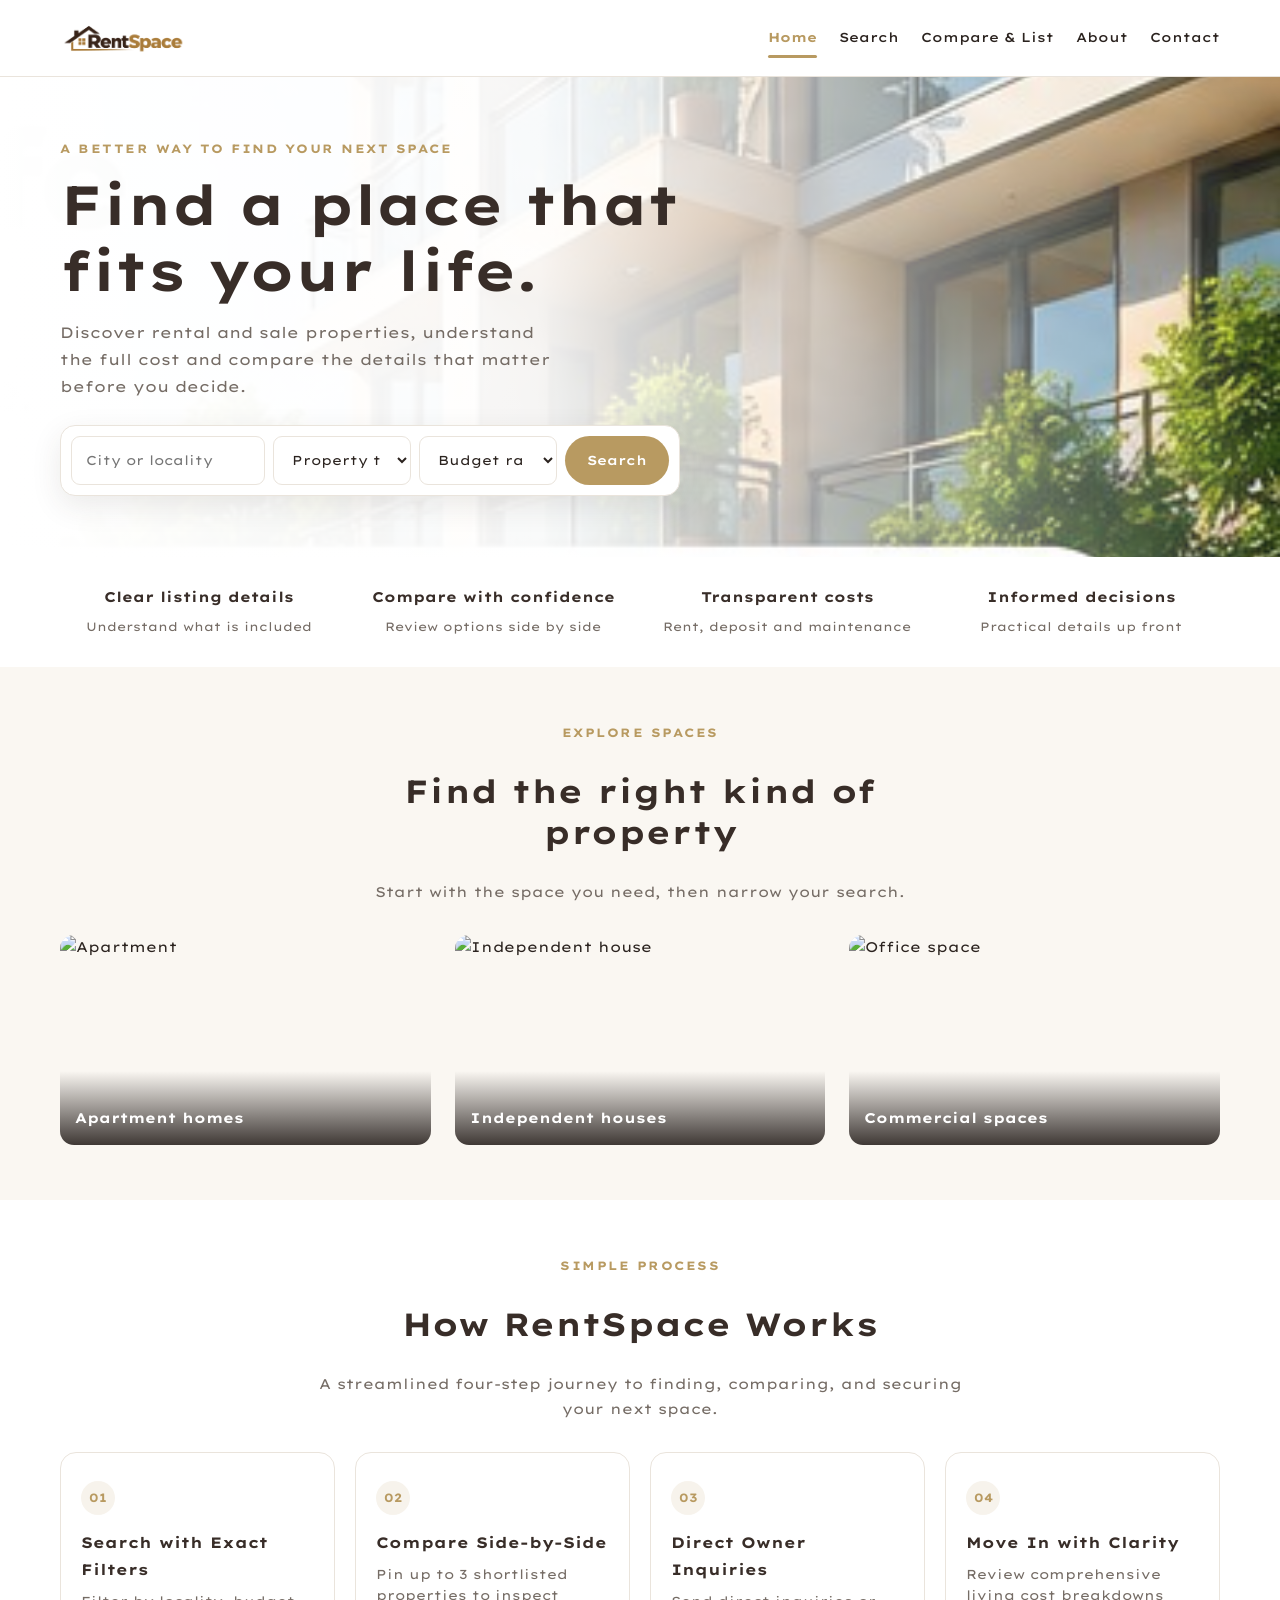
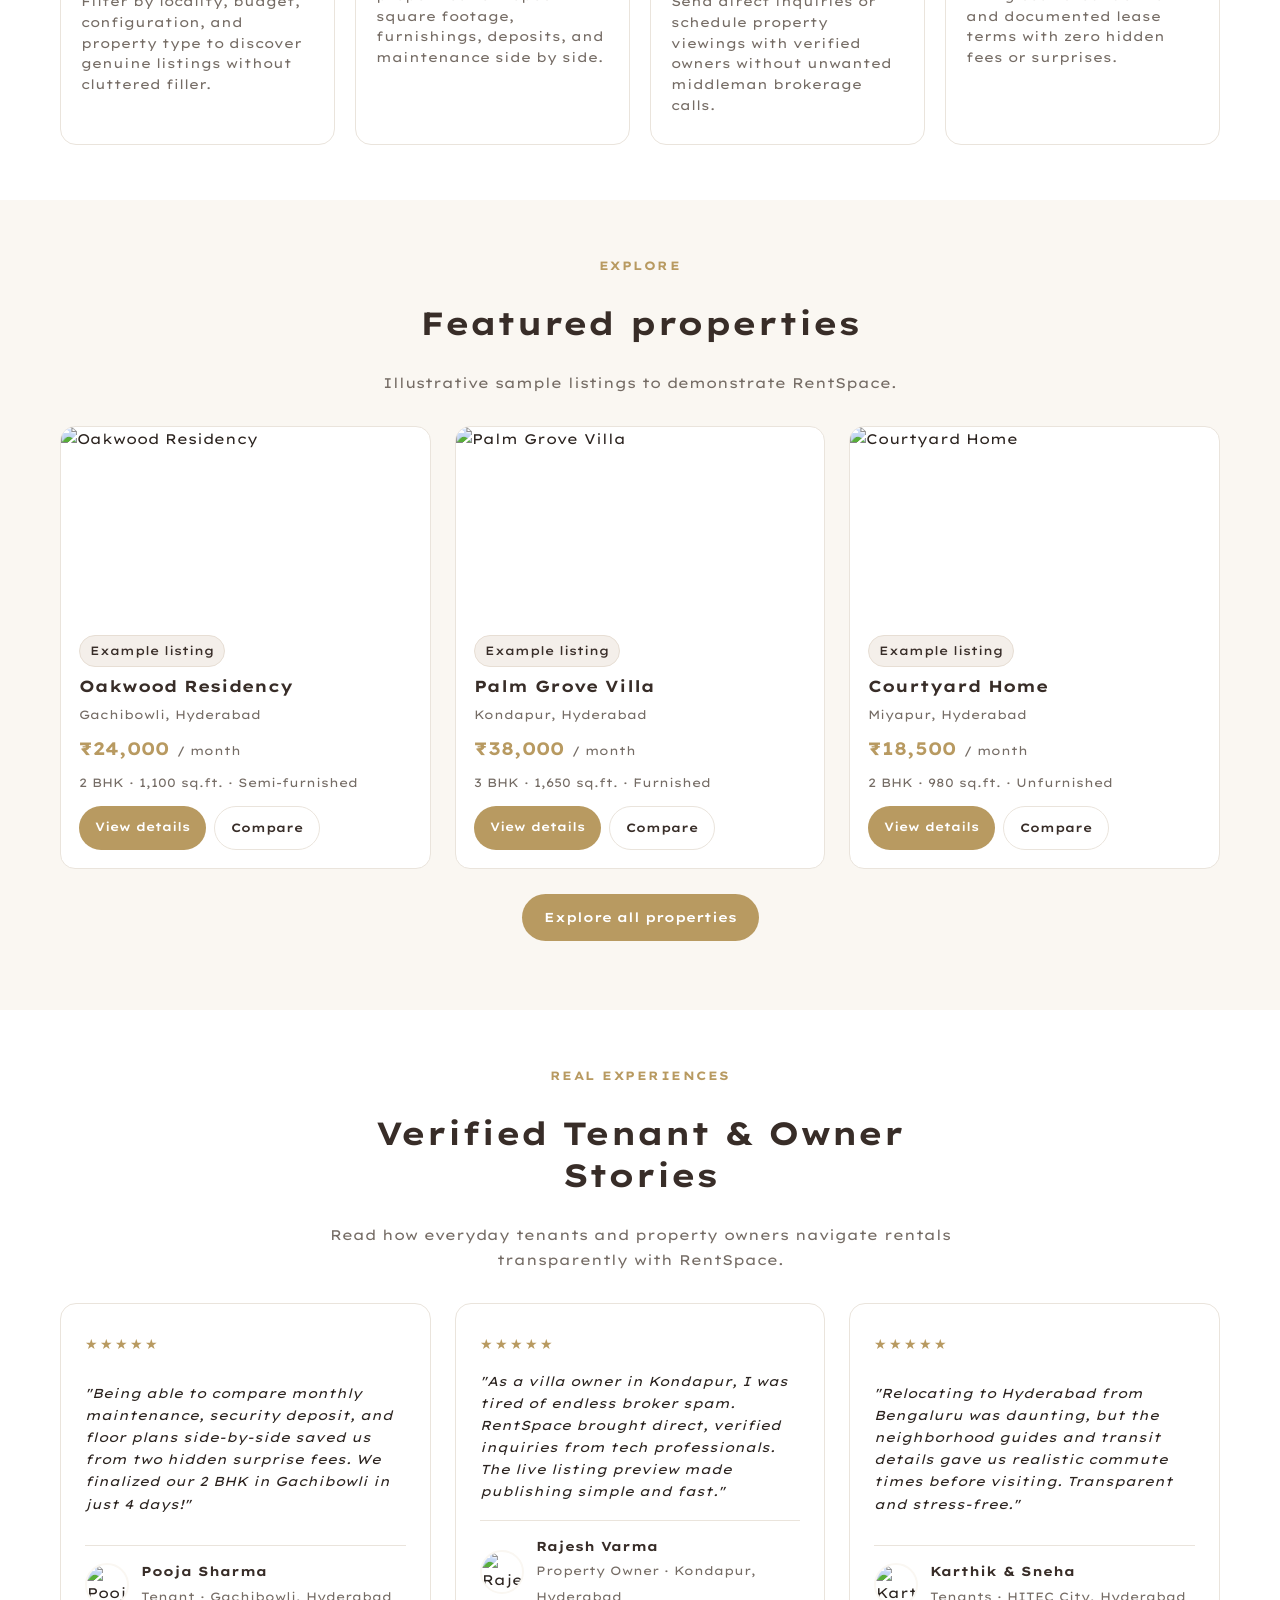
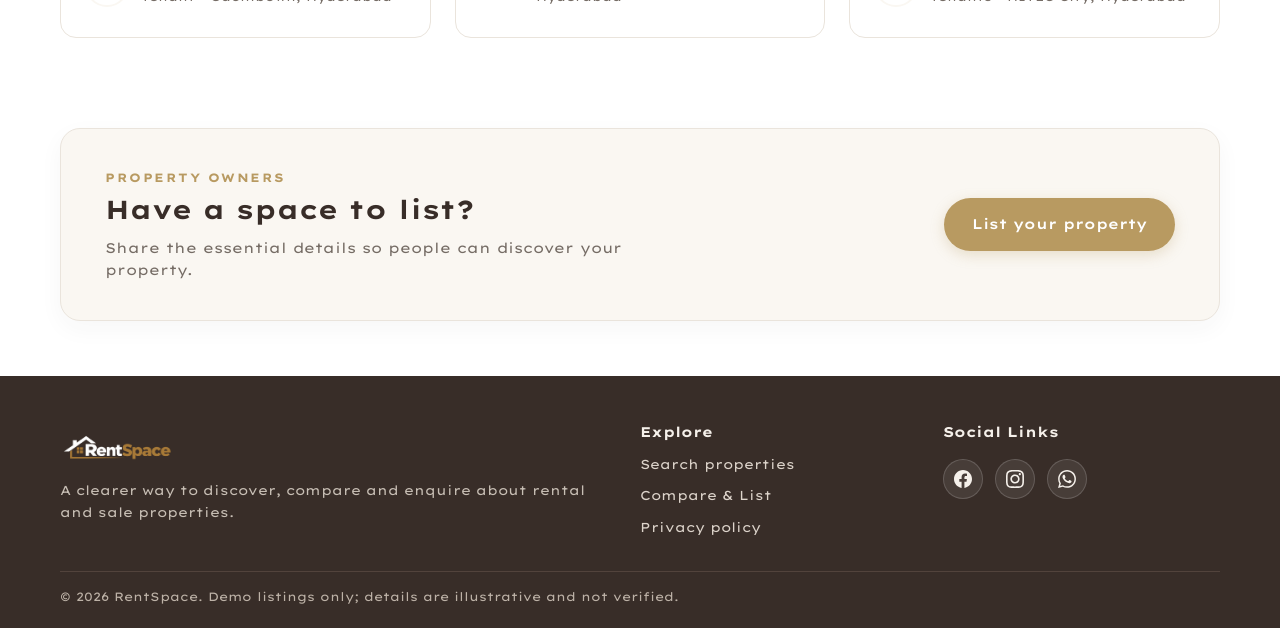
==== commit 1bda68be: "Restore 3-column desktop card width and unify responsive 1-column layout below 860px" ====
--- a/index.html
+++ b/index.html
@@ -83,10 +83,6 @@
             <img src="https://images.unsplash.com/photo-1497366754035-f200968a6e72?auto=format&fit=crop&w=900&q=80" alt="Office space" loading="lazy">
             <b>Commercial spaces</b>
           </a>
-          <a class="category" href="search.html">
-            <img src="https://images.unsplash.com/photo-1580587771525-78b9dba3b914?auto=format&fit=crop&w=900&q=80" alt="Villas and luxury estates" loading="lazy">
-            <b>Villas &amp; luxury plots</b>
-          </a>
         </div>
       </div>
     </section>
@@ -161,21 +157,6 @@
             </div>
           </article>
 
-          <article class="card property" data-location="madhapur, hyderabad" data-type="residential" data-price="31000">
-            <img src="https://images.unsplash.com/photo-1600047509807-ba8f99d2cdde?auto=format&fit=crop&w=900&q=80" alt="Lakeview Heights" loading="lazy">
-            <div class="body">
-              <span class="tag">Example listing</span>
-              <h3>Lakeview Heights</h3>
-              <div class="meta">Madhapur, Hyderabad</div>
-              <div class="price">₹31,000 <small>/ month</small></div>
-              <div class="meta">2 BHK · 1,250 sq.ft. · Semi-furnished</div>
-              <div class="actions">
-                <a class="btn" href="property.html">View details</a>
-                <button class="outline" onclick="addCompare('Lakeview Heights')">Compare</button>
-              </div>
-            </div>
-          </article>
-
           <article class="card property" data-location="miyapur, hyderabad" data-type="residential" data-price="18500">
             <img src="https://images.unsplash.com/photo-1600210492486-724fe5c67fb0?auto=format&fit=crop&w=900&q=80" alt="Courtyard Home" loading="lazy">
             <div class="body">
--- a/css/styles.css
+++ b/css/styles.css
@@ -280,16 +280,9 @@
 
 .grid {
   display: grid;
-  grid-template-columns: repeat(4, 1fr);
-  gap: 22px;
+  grid-template-columns: repeat(3, 1fr);
+  gap: 24px;
   align-items: stretch;
-}
-
-@media (max-width: 1024px) {
-  .grid {
-    grid-template-columns: repeat(2, 1fr);
-    gap: 20px;
-  }
 }
 
 .card {
@@ -801,15 +794,6 @@
   border-color: #f3c2bc;
 }
 
-/* Safeguard: If any 2-column grid has an odd last card, center it nicely */
-@media (max-width: 1024px) and (min-width: 601px) {
-  .grid > :nth-child(odd):last-child {
-    grid-column: 1 / -1;
-    max-width: 520px;
-    margin: 0 auto;
-    width: 100%;
-  }
-}
 
 /* List Property Enhancements */
 .list-layout {
@@ -820,6 +804,10 @@
 }
 
 @media (max-width: 860px) {
+  .grid {
+    grid-template-columns: 1fr;
+    gap: 22px;
+  }
   .list-layout {
     grid-template-columns: 1fr;
   }
@@ -906,9 +894,7 @@
     gap: 20px;
   }
 
-  .grid {
-    grid-template-columns: repeat(2, 1fr);
-  }
+
   .searchbar {
     grid-template-columns: 1fr 1fr;
   }
